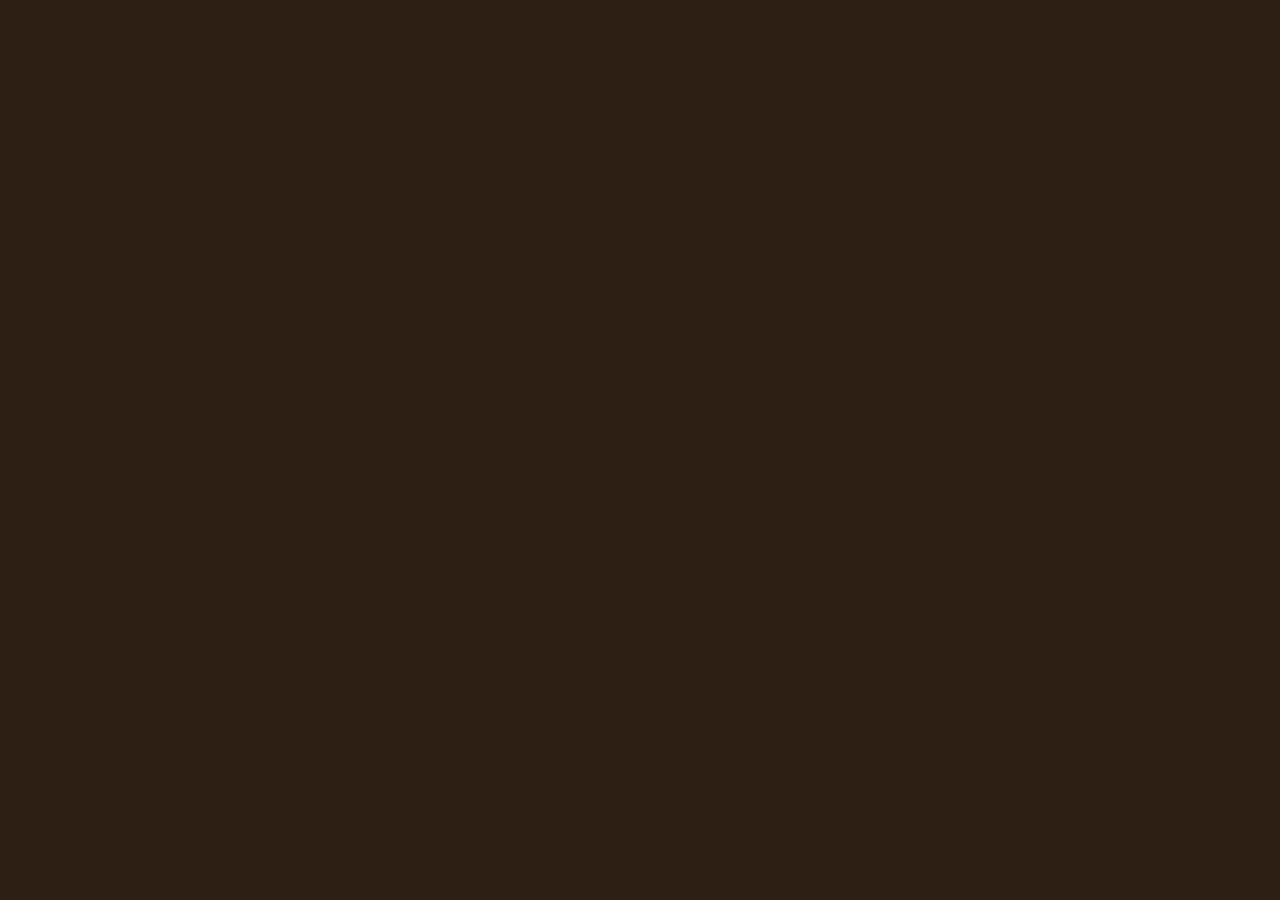
==== index.html @ 66da67fd "没传上，重新传" ====
<!DOCTYPE html>
<html lang="zh-CN">
<head>
    <meta charset="UTF-8">
    <meta name="viewport" content="width=device-width, initial-scale=1.0">
    <title>庄园日记</title>
    <link rel="stylesheet" href="style/common.css">
</head>
<body>

    <!-- ===== 程序员A负责：首页 ===== -->
    <div id="page-home" class="page">
        <!-- 程序员A填写 -->
    </div>

    <!-- ===== 程序员A负责：大厅主界面 ===== -->
    <div id="page-main" class="page" style="display:none;">
        <!-- 程序员A填写 -->
    </div>

    <!-- ===== 程序员B负责：对话弹窗 ===== -->
    <div id="page-dialog" class="page-overlay" style="display:none;">
        <!-- 程序员B填写 -->
    </div>

    <!-- ===== 程序员B负责：全屏剧情 ===== -->
    <div id="page-story" class="page-overlay" style="display:none;">
        <!-- 程序员B填写 -->
    </div>

    <!-- ===== 程序员C负责：泡茶小游戏 ===== -->
    <div id="page-tea" class="page-overlay" style="display:none;">
        <!-- 程序员C填写 -->
    </div>

    <!-- ===== 程序员C负责：书架小游戏 ===== -->
    <div id="page-book" class="page-overlay" style="display:none;">
        <!-- 程序员C填写 -->
    </div>

    <!-- ===== 程序员D负责：成就列表 ===== -->
    <div id="page-achievement" class="page-sidebar" style="display:none;">
        <!-- 程序员D填写 -->
    </div>

    <!-- ===== 程序员D负责：存档管理 ===== -->
    <div id="page-save" class="page" style="display:none;">
        <!-- 程序员D填写 -->
    </div>

    <!-- ===== 程序员E负责：团队介绍 ===== -->
    <div id="page-about" class="page" style="display:none;">
        <!-- 程序员E填写 -->
    </div>

    <!-- ===== 程序员E负责：玩法说明浮层 ===== -->
    <div id="page-help" class="page-overlay" style="display:none;">
        <!-- 程序员E填写 -->
    </div>

    <script src="scripts/storage.js"></script>
    <script src="scripts/main.js"></script>
    <script src="scripts/dialog.js"></script>
    <script src="scripts/game.js"></script>
    <script src="scripts/achievement.js"></script>
</body>
</html>
---- style/common.css ----
/* ===== 统一配色 ===== */
:root {
    --color-primary: #2D1F14;
    --color-secondary: #F5EDE3;
    --color-accent: #E8A87C;
    --color-pink: #F5CDCD;
    --font-title: Georgia, serif;
    --font-body: system-ui, sans-serif;
}

/* ===== 页面容器 ===== */
* { margin: 0; padding: 0; box-sizing: border-box; }
body { font-family: var(--font-body); background: var(--color-primary); color: var(--color-secondary); width: 100vw; height: 100vh; overflow: hidden; }
.page { display: none; width: 100%; height: 100%; position: absolute; top: 0; left: 0; }
.page-overlay { display: none; position: fixed; top: 0; left: 0; width: 100%; height: 100%; background: rgba(0,0,0,0.6); z-index: 100; justify-content: center; align-items: center; }
.page-sidebar { display: none; position: fixed; top: 0; right: 0; width: 350px; height: 100%; background: rgba(45,31,20,0.95); z-index: 100; padding: 20px; backdrop-filter: blur(10px); }

/* ===== 按钮通用样式 ===== */
button { background: var(--color-accent); color: var(--color-secondary); border: none; border-radius: 30px; padding: 10px 25px; cursor: pointer; }
button:hover { transform: scale(1.05); }

/* ===== 进度条通用样式 ===== */
.progress-bar { width: 100%; height: 8px; background: rgba(255,255,255,0.2); border-radius: 10px; overflow: hidden; }
.progress-bar > div { height: 100%; background: var(--color-accent); border-radius: 10px; transition: width 0.5s; }
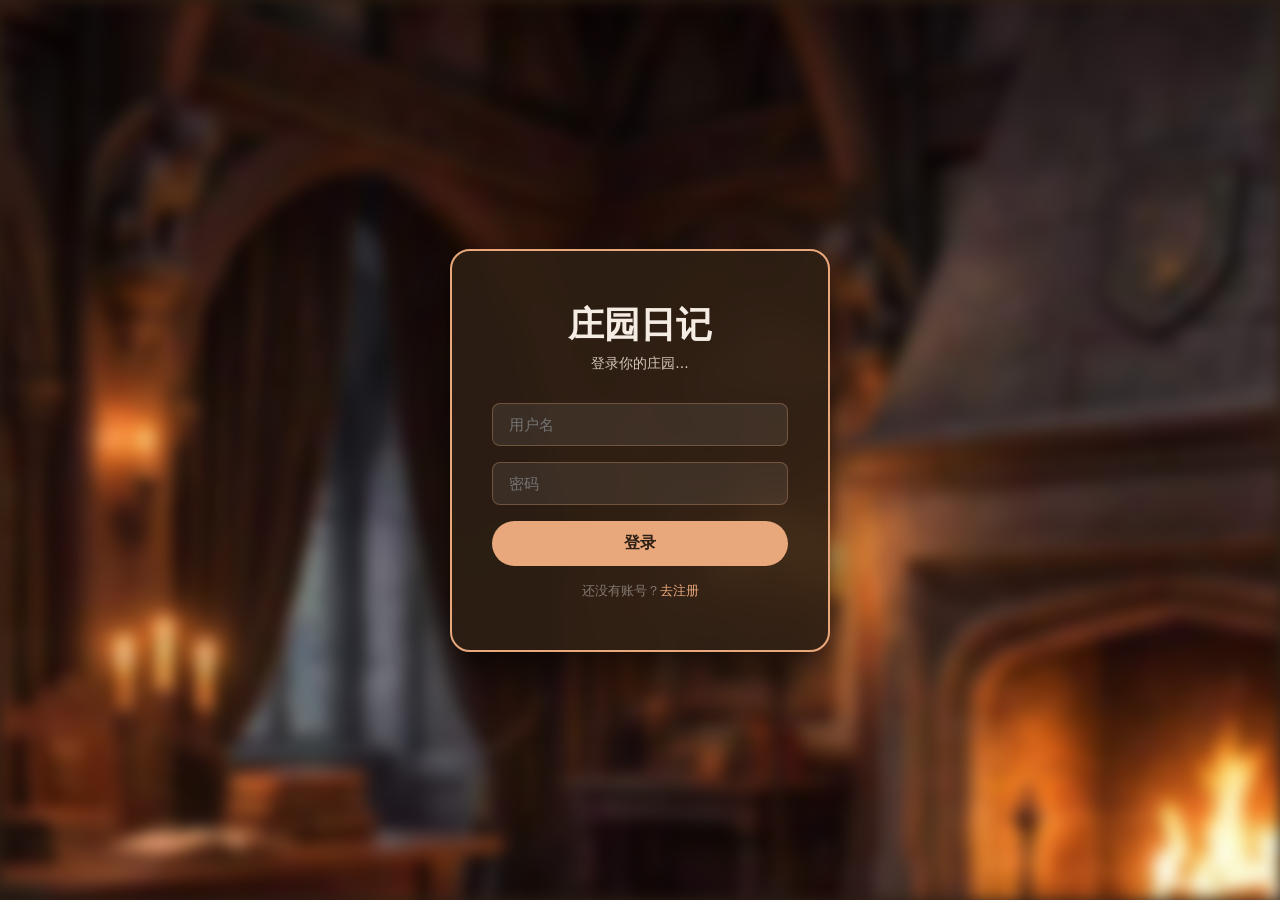
==== commit ca70cbc9: "登录注册页面和团队介绍页面" ====
--- a/index.html
+++ b/index.html
@@ -5,57 +5,255 @@
     <meta name="viewport" content="width=device-width, initial-scale=1.0">
     <title>庄园日记</title>
     <link rel="stylesheet" href="style/common.css">
+    <link rel="stylesheet" href="style/page-book.css">
 </head>
 <body>
 
-    <!-- ===== 程序员A负责：首页 ===== -->
-    <div id="page-home" class="page">
-        <!-- 程序员A填写 -->
-    </div>
-
-    <!-- ===== 程序员A负责：大厅主界面 ===== -->
+     <!-- ===== 登录页 ===== -->
+<div id="page-login" class="page" >
+    <div id="login-card">
+        <h1>庄园日记</h1>
+        <p id="login-subtitle">登录你的庄园...</p>
+        <input type="text" id="login-username" placeholder="用户名" class="login-input">
+        <input type="password" id="login-password" placeholder="密码" class="login-input">
+        <button onclick="doLogin()" id="login-btn">登录</button>
+        <p id="login-switch">还没有账号？<a href="javascript:void(0)" onclick="showPage('page-register')">去注册</a></p>
+    </div>
+</div>
+
+<!-- ===== 注册页 ===== -->
+<div id="page-register" class="page" style="display:none;">
+    <div id="register-card">
+        <h1>庄园日记</h1>
+        <p id="register-subtitle">注册新账号</p>
+        <input type="text" id="register-username" placeholder="用户名" class="login-input">
+        <input type="password" id="register-password" placeholder="密码" class="login-input">
+        <input type="password" id="register-confirm" placeholder="确认密码" class="login-input">
+        <button onclick="doRegister()" id="register-btn">注册</button>
+        <p id="register-switch">已有账号？<a href="javascript:void(0)" onclick="showPage('page-login')">去登录</a></p>
+    </div>
+</div>
+
+    <!-- ===== 首页 ===== -->
+    <div id="page-home" class="page" style="display:none;">
+        <!-- 填写 -->
+    </div>
+
+    <!-- ===== 大厅主界面 ===== -->
     <div id="page-main" class="page" style="display:none;">
-        <!-- 程序员A填写 -->
-    </div>
-
-    <!-- ===== 程序员B负责：对话弹窗 ===== -->
+        <a href="javascript:void(0)" onclick="showPage('page-about')" style="position:fixed;top:20px;right:30px;color:#F5EDE3;text-decoration:none;font-weight:bold;font-size:50px;">关于我们</a>
+        
+        <!-- 填写 -->
+    </div>
+
+    <!-- ===== 对话弹窗 ===== -->
     <div id="page-dialog" class="page-overlay" style="display:none;">
-        <!-- 程序员B填写 -->
-    </div>
-
-    <!-- ===== 程序员B负责：全屏剧情 ===== -->
+        <!-- 填写 -->
+    </div>
+
+    <!-- ===== 全屏剧情 ===== -->
     <div id="page-story" class="page-overlay" style="display:none;">
-        <!-- 程序员B填写 -->
-    </div>
-
-    <!-- ===== 程序员C负责：泡茶小游戏 ===== -->
+        <!-- 填写 -->
+    </div>
+
+    <!-- ===== 泡茶小游戏 ===== -->
     <div id="page-tea" class="page-overlay" style="display:none;">
-        <!-- 程序员C填写 -->
-    </div>
-
-    <!-- ===== 程序员C负责：书架小游戏 ===== -->
+        <!-- 填写 -->
+    </div>
+
+    <!-- ===== 书架小游戏 ===== -->
     <div id="page-book" class="page-overlay" style="display:none;">
-        <!-- 程序员C填写 -->
-    </div>
-
-    <!-- ===== 程序员D负责：成就列表 ===== -->
+        
+       <!-- 书架旁边的三本横放书 -->
+        <div class="book-stack">
+            <div class="lying-book book-1" id="book1">
+                <span></span>
+                <b>FLOWER</b>
+            </div>
+            <div class="lying-book book-2" id="book2">
+                <span></span>
+                <b>TEA</b>
+            </div>
+            <div class="lying-book book-3" id="book3">
+                <span></span>
+                <b>MUSIC</b>
+            </div>
+        </div>
+        <div class="bookshelf">
+        <!-- 木质纹理 -->
+        <div class="wood-grain"></div>
+        <div class="top-frame"></div>
+        <!-- 左右立柱 -->
+         <div class="side-post left"></div>
+        <div class="side-post right"></div>
+        <!-- 高光 -->
+        <div class="pixel-highlight"></div>
+        <div class="shelf-interior">
+            <!-- 第一层 -->
+            <div class="shelf-row">
+                <div class="book red"
+                     style="--width:42px;--height:87%;"></div>
+                <div class="book blue"
+                     style="--width:51px;--height:96%;"></div>
+                <div class="book yellow"
+                     style="--width:38px;--height:78%;"></div>
+                <div class="book green"
+                     style="--width:48px;--height:90%;"></div>
+                <div class="book purple"
+                     style="--width:42px;--height:83%;"></div>
+                <div class="book brown"
+                     style="--width:56px;--height:97%;"></div>
+                <div class="book dark"
+                     style="--width:40px;--height:73%;"></div>
+                <div class="book red"
+                     style="--width:47px;--height:91%;"></div>
+            </div>
+            <!-- 第二层 -->
+            <div class="shelf-row">
+                <div class="book green"
+                     style="--width:55px;--height:94%;"></div>
+                <div class="book yellow"
+                     style="--width:39px;--height:80%;"></div>
+                <div class="book red"
+                     style="--width:46px;--height:89%;"></div>
+                <div class="book brown"
+                     style="--width:60px;--height:98%;"></div>
+                <div class="book blue"
+                     style="--width:43px;--height:83%;"></div>
+                <div class="book purple"
+                     style="--width:49px;--height:92%;"></div>
+                <div class="book green"
+                     style="--width:38px;--height:76%;"></div>
+                <div class="book yellow"
+                     style="--width:53px;--height:87%;"></div>
+            </div>
+            <!-- 第三层 -->
+            <div class="shelf-row">
+                <div class="book blue"
+                     style="--width:43px;--height:84%;"></div>
+                <div class="book red"
+                     style="--width:58px;--height:96%;"></div>
+                <div class="book brown"
+                     style="--width:41px;--height:77%;"></div>
+                <div class="book green"
+                     style="--width:52px;--height:91%;"></div>
+                <div class="book yellow"
+                     style="--width:44px;--height:82%;"></div>
+                <div class="book purple"
+                     style="--width:57px;--height:97%;"></div>
+                <div class="book dark"
+                     style="--width:40px;--height:72%;"></div>
+                <div class="book red"
+                     style="--width:49px;--height:89%;"></div>
+            </div>
+            <!-- 第四层 -->
+            <div class="shelf-row">
+                <div class="book brown"
+                     style="--width:51px;--height:91%;"></div>
+                <div class="book green"
+                     style="--width:43px;--height:80%;"></div>
+                <div class="book blue"
+                     style="--width:57px;--height:98%;"></div>
+                <div class="book yellow"
+                     style="--width:40px;--height:75%;"></div>
+                <div class="book red"
+                     style="--width:48px;--height:88%;"></div>
+                <div class="book purple"
+                     style="--width:54px;--height:94%;"></div>
+                <div class="book brown"
+                     style="--width:42px;--height:81%;"></div>
+                <div class="book green"
+                     style="--width:50px;--height:90%;"></div>
+            </div>
+        </div>
+        <!-- 书架底部 -->
+        <div class="foot left"></div>
+        <div class="foot right"></div>
+    </div>
+    </div>
+
+    <!-- ===== 成就列表 ===== -->
     <div id="page-achievement" class="page-sidebar" style="display:none;">
-        <!-- 程序员D填写 -->
-    </div>
-
-    <!-- ===== 程序员D负责：存档管理 ===== -->
+        <!-- 填写 -->
+    </div>
+
+    <!-- ===== 存档管理 ===== -->
     <div id="page-save" class="page" style="display:none;">
-        <!-- 程序员D填写 -->
-    </div>
-
-    <!-- ===== 程序员E负责：团队介绍 ===== -->
+        <!-- 填写 -->
+    </div>
+
+    <!-- ===== 团队介绍 ===== -->
     <div id="page-about" class="page" style="display:none;">
-        <!-- 程序员E填写 -->
-    </div>
-
-    <!-- ===== 程序员E负责：玩法说明浮层 ===== -->
+       <!-- ===== 小组介绍页 ===== -->
+<div id="about-container">
+    <div id="about-header">
+        <h1>第五主理人</h1>
+        <p id="about-subtitle">我们是一群热爱游戏与创作的年轻人</p>
+    </div>
+
+    <div id="about-project">
+        <h2>项目简介</h2>
+        <p>《第五人格：庄园日记》是一款基于《第五人格》IP进行二创的温馨养成类游戏。玩家在哥特庄园中与杰克、园丁、红蝶互动，通过提升好感度解锁剧情与小游戏，体验轻松治愈的庄园日常。</p>
+    </div>
+
+    <div id="about-declaration">
+        <h2> 二创声明</h2>
+        <p>本游戏为《第五人格》二次创作作品，角色设定来源于网易《第五人格》，美术及文案均为原创。仅供课程学习使用，非商用。</p>
+    </div>
+
+    <div id="about-team">
+        <h2>我们的团队</h2>
+        <div id="team-grid">
+            <div class="team-card">
+                
+                <div class="team-name">李天宇</div>
+                <div class="team-role">项目经理 / 剧情策划 / 程序员A</div>
+                <div class="team-desc">负责首页、大厅、玩法说明、团队介绍，统筹项目进度</div>
+                <a href="./lty.html" class="team-link">个人介绍 →</a>
+            </div>
+            <div class="team-card">
+                
+                <div class="team-name">叶思思</div>
+                <div class="team-role">CIO / 美工 / 文档编辑 / 视频剪辑</div>
+                <div class="team-desc">负责所有美术素材、项目文档、演示视频、会议记录</div>
+                <a href="./yss.html" class="team-link">个人介绍 →</a>
+            </div>
+            <div class="team-card">
+                
+                <div class="team-name">唐宸</div>
+                <div class="team-role">程序员B / 网站编辑 / 测试</div>
+                <div class="team-desc">负责对话弹窗、全屏剧情播放</div>
+                <a href="./tc.html" class="team-link">个人介绍 →</a>
+            </div>
+            <div class="team-card">
+                
+                <div class="team-name">孟令轩</div>
+                <div class="team-role">程序员C / 网站编辑 / 测试</div>
+                <div class="team-desc">负责泡茶小游戏、书架小游戏</div>
+                <a href="./mlx.html" class="team-link">个人介绍 →</a>
+            </div>
+            <div class="team-card">
+                
+                <div class="team-name">任稼硕</div>
+                <div class="team-role">程序员D / 网站编辑 / 测试</div>
+                <div class="team-desc">负责成就列表、存档管理</div>
+                <a href="./rjs.html" class="team-link">个人介绍 →</a>
+            </div>
+        </div>
+    </div>
+
+    <div id="about-thanks">
+        <h2>致谢</h2>
+        <p>感谢课程指导老师赵丰年老师的指导，感谢往届学长学姐的作品参考与启发。</p>
+    </div>
+
+    <button onclick="showPage('page-home')" id="about-back">返回首页</button>
+</div>
+    </div>
+
+    <!-- ===== 玩法说明浮层 ===== -->
     <div id="page-help" class="page-overlay" style="display:none;">
-        <!-- 程序员E填写 -->
+        <!-- 填写 -->
     </div>
 
     <script src="scripts/storage.js"></script>
--- a/style/common.css
+++ b/style/common.css
@@ -21,4 +21,244 @@
 
 /* ===== 进度条通用样式 ===== */
 .progress-bar { width: 100%; height: 8px; background: rgba(255,255,255,0.2); border-radius: 10px; overflow: hidden; }
-.progress-bar > div { height: 100%; background: var(--color-accent); border-radius: 10px; transition: width 0.5s; }+.progress-bar > div { height: 100%; background: var(--color-accent); border-radius: 10px; transition: width 0.5s; }
+
+/* ===== 登录/注册页面样式 ===== */
+#page-login, #page-register {
+    display: flex;
+    justify-content: center;
+    align-items: center;
+    width: 100%;
+    height: 100vh;
+    position: fixed;
+    top: 0;
+    left: 0;
+    position: relative;
+       /* background: #1a1410; */
+}
+
+   #page-login::before,#page-register::before{
+    content: "";
+    position: absolute;
+    top: 0;
+    left: 0;
+    width: 100%;
+    height: 100%;
+    background-image: url(../images/background1.jpg);
+   filter: blur(8px);
+   z-index: 0;
+   }
+  
+
+
+#login-card, #register-card {
+    background: rgba(45, 31, 20, 0.88);
+    backdrop-filter: blur(15px);
+    padding: 50px 40px;
+    border-radius: 20px;
+    border: 2px solid #E8A87C;
+    width: 380px;
+    text-align: center;
+    box-shadow: 0 20px 60px rgba(0,0,0,0.8);
+    position: relative;
+    z-index: 1;
+  
+}
+
+#login-card h1, #register-card h1 {
+    font-family: var(--font-title);
+    font-size: 36px;
+    color: #F5EDE3;
+    margin-bottom: 5px;
+}
+
+#login-subtitle, #register-subtitle {
+    color: #d4c9b8;
+    font-size: 14px;
+    margin-bottom: 30px;
+}
+
+.login-input {
+    width: 100%;
+    padding: 12px 16px;
+    margin-bottom: 16px;
+    background: rgba(255,255,255,0.08);
+    border: 1px solid rgba(232, 168, 124, 0.3);
+    border-radius: 8px;
+    color: #F5EDE3;
+    font-size: 15px;
+    box-sizing: border-box;
+    transition: border-color 0.3s;
+}
+
+.login-input:focus {
+    outline: none;
+    border-color: #E8A87C;
+}
+
+#login-btn, #register-btn {
+    width: 100%;
+    padding: 12px;
+    background: #E8A87C;
+    color: #2D1F14;
+    border: none;
+    border-radius: 30px;
+    font-size: 16px;
+    font-weight: bold;
+    cursor: pointer;
+    transition: all 0.3s;
+}
+
+#login-btn:hover, #register-btn:hover {
+    transform: scale(1.02);
+    opacity: 0.9;
+}
+
+#login-switch, #register-switch {
+    color: rgba(255,255,255,0.4);
+    font-size: 13px;
+    margin-top: 16px;
+}
+
+#login-switch a, #register-switch a {
+    color: #E8A87C;
+    text-decoration: none;
+    cursor: pointer;
+}
+
+#login-switch a:hover, #register-switch a:hover {
+    text-decoration: underline;
+}
+/* ===== 小组介绍页面样式 ===== */
+#page-about {
+    background: #281201;
+    padding: 40px 20px;
+    overflow-y: auto;
+    display: flex;
+    justify-content: center;
+    align-items: center;
+}
+
+#about-container {
+    max-width: 1100px;
+    width: 100%;
+    /* background: rgba(45, 31, 20, 0.85); */
+    background-image: url(../images/background-about.jpg);
+    background-size: cover;
+    background-position: center;
+    /* border-radius: 30px; */
+    padding: 50px 60px;
+    border: 1px solid rgba(232, 168, 124, 0.3);
+    backdrop-filter: blur(5px);
+    box-shadow: 0 10px 40px rgba(0,0,0,0.6);
+    margin: auto;
+}
+
+#about-header h1 {
+    font-family: var(--font-title);
+    font-size: 42px;
+    color: #371801;
+    text-align: center;
+    margin-bottom: 5px;
+}
+
+#about-subtitle {
+    text-align: center;
+    color: rgb(69, 23, 23);
+    font-size: 16px;
+    margin-bottom: 30px;
+}
+
+#about-project, #about-declaration, #about-team, #about-thanks {
+    margin-bottom: 30px;
+}
+
+#about-project h2, #about-declaration h2, #about-team h2, #about-thanks h2 {
+    font-family: var(--font-title);
+    color: #854e29;
+    font-size: 24px;
+    border-bottom: 2px solid rgba(56, 24, 3, 0.2);
+    padding-bottom: 8px;
+    margin-bottom: 12px;
+}
+
+#about-project p, #about-declaration p, #about-thanks p {
+    color:  rgb(69, 23, 23);
+    font-size: 16px;
+    line-height: 1.8;
+}
+
+#team-grid {
+    display: grid;
+    grid-template-columns: repeat(auto-fit, minmax(200px, 1fr));
+    gap: 20px;
+    margin-top: 10px;
+}
+
+.team-card {
+    background: rgba(255,255,255,0.05);
+    border-radius: 16px;
+    padding: 20px 16px;
+    text-align: center;
+    border: 4px solid rgba(63, 30, 3, 0.55);
+    transition: all 0.3s;
+}
+
+.team-card:hover {
+    transform: translateY(-4px);
+    border-color: #672f09;
+    box-shadow: 0 8px 20px rgba(232, 168, 124, 0.1);
+}
+
+
+.team-name {
+    font-size: 18px;
+    font-weight: bold;
+    color:  #371801;
+}
+
+.team-role {
+    font-size: 13px;
+    color:#854e29;
+    margin: 4px 0 8px;
+}
+
+.team-desc {
+    font-size: 13px;
+    color: rgb(69, 23, 23);
+    line-height: 1.5;
+    margin-bottom: 10px;
+}
+
+.team-link {
+    color: #854e29;
+    font-size: 13px;
+    text-decoration: none;
+    border-bottom: 1px solid transparent;
+    transition: border-color 0.3s;
+    font-weight: bold;
+}
+
+.team-link:hover {
+    border-bottom-color: #43220b;
+}
+
+#about-back {
+    display: block;
+    margin: 20px auto 0;
+    padding: 12px 40px;
+    background:rgba(91, 44, 8, 0.55);
+    color: black;
+    border: none;
+    border-radius: 30px;
+    font-size: 16px;
+    font-weight: bold;
+    cursor: pointer;
+    transition: all 0.3s;
+}
+
+#about-back:hover {
+    transform: scale(1.05);
+    background-color: rgba(83, 39, 2, 0.68);
+}
+   
--- a/style/page-book.css
+++ b/style/page-book.css
@@ -0,0 +1,585 @@
+#page-book{
+    overflow: hidden;
+    display: flex;
+    align-items: center;
+    justify-content: center;
+     background:
+        radial-gradient(circle at 50% 40%, #b2b2ad 0%, #444141 45%, #040404 100%);
+}
+.bookshelf{
+    position: relative;
+    width: 70%;
+    height: 74%;
+    top:50%;
+    left:50%;
+    transform: translate(-50%, -50%);
+    min-width: 650px;
+    min-height: 500px;
+    z-index: 2;
+    border: 14px solid #4b210e;
+    box-shadow:
+        0 18px 0 #321407,
+        0 28px 0 rgba(37, 15, 5, 0.35),
+        18px 20px 0 rgba(55, 24, 8, 0.25),
+        inset 8px 0 0 rgba(255, 191, 101, 0.14),
+        inset -8px 0 0 rgba(35, 12, 3, 0.35);
+     background:repeating-linear-gradient(
+            0deg,
+            rgba(65, 29, 12, 0.08) 0px,
+            rgba(65, 29, 12, 0.08) 3px,
+            transparent 3px,
+            transparent 9px
+        ), linear-gradient(
+            90deg,
+            #6e351b 0%,
+            #9b5529 12%,
+            #7d3e1e 25%,
+            #a45b2c 48%,
+            #71351a 70%,
+            #9a5025 88%,
+            #57270f 100%
+        );
+    image-rendering: pixelated;
+}
+/*木头纹理*/
+.wood-grain {
+    position: absolute;
+    inset: 0;
+
+    pointer-events: none;
+
+    background:
+        repeating-linear-gradient(
+            7deg,
+            transparent 0px,
+            transparent 23px,
+            rgba(49, 20, 7, 0.18) 24px,
+            transparent 27px
+        ),
+        repeating-linear-gradient(
+            -3deg,
+            transparent 0px,
+            transparent 39px,
+            rgba(255, 185, 91, 0.09) 40px,
+            transparent 44px
+        );
+
+    mix-blend-mode: multiply;
+
+    z-index: 20;
+}
+/* 地面阴影 */
+#page-book::after {
+    content: "";
+    position: absolute;
+    width: 76%;
+    height: 7%;
+    bottom: 9%;
+    background: rgba(40, 20, 10, 0.38);
+    border-radius: 50%;
+    filter: blur(12px);
+    z-index: 0;
+}
+/* 顶部装饰横梁*/
+.top-frame {
+    position: absolute;
+    left: -22px;
+    right: -22px;
+    top: -30px;
+    height: 48px;
+
+    background:repeating-linear-gradient(
+            90deg,
+            rgba(55, 22, 7, 0.16) 0 4px,
+            transparent 4px 15px
+        ),linear-gradient(
+            #a86030,
+            #713319
+        );
+    border: 9px solid #4a1f0c;
+    box-shadow: 0 8px 0 #321307,inset 0 5px 0 rgba(255, 198, 105, 0.2);
+    z-index: 5;
+}
+.top-frame::before,
+.top-frame::after {
+    content: "";
+
+    position: absolute;
+
+    top: 11px;
+
+    width: 13px;
+    height: 13px;
+
+    background: #d28a48;
+
+    border: 3px solid #51230e;
+
+    box-shadow:
+        inset 2px 2px 0 rgba(255,255,255,0.2);
+}
+
+.top-frame::before {
+    left: 16px;
+}
+
+.top-frame::after {
+    right: 16px;
+}
+/* 书架内部 */
+.shelf-interior {
+    position: absolute;
+    left: 24px;
+    right: 24px;
+    top: 22px;
+    bottom: 24px;
+    background:linear-gradient(
+            90deg,
+            rgba(45, 18, 5, 0.5),
+            rgba(70, 27, 8, 0.15) 10%,
+            rgba(0,0,0,0.05) 50%,
+            rgba(30, 10, 3, 0.38)
+        ), #3d1c0b;
+    border: 8px solid #56250e;
+    box-shadow:
+        inset 8px 0 0 rgba(20, 8, 2, 0.5),
+        inset -8px 0 0 rgba(20, 8, 2, 0.5);
+    padding: 20px 18px;
+    display: flex;
+    flex-direction: column;
+    gap: 14px;
+    z-index: 2;
+}
+/* 书架行 */
+.shelf-row {
+    position: relative;
+    flex: 1;
+    min-height: 0;
+    display: flex;
+    align-items: flex-end;
+    padding: 12px 20px 4px;
+    background: linear-gradient(
+            90deg,
+            rgba(0,0,0,0.25),
+            transparent 10%,
+            transparent 90%,
+            rgba(0,0,0,0.25)
+        );
+     border-bottom: 13px solid #5b280f;
+    box-shadow:0 8px 0 #351507,
+        inset 0 8px 0 rgba(0,0,0,0.14);
+}
+/* 书架行底部木板 */
+.shelf-row::after {
+    content: "";
+    position: absolute;
+    left: -7px;
+    right: -7px;
+    bottom: -19px;
+    height: 17px;
+    background:repeating-linear-gradient(
+            0deg,
+            rgba(55,20,5,0.15) 0 3px,
+            transparent 3px 7px
+        ),linear-gradient(
+            #9b5025,
+            #682c12
+        );
+    border: 4px solid #481d0a;
+    box-shadow: 0 5px 0 #2c1005,
+        inset 0 3px 0 rgba(255,191,101,0.2);
+    z-index: 8;
+}
+.book {
+    position: relative;
+    width: var(--width);
+    height: var(--height);
+    margin-right: 6px;
+    flex-shrink: 0;
+    background:linear-gradient(
+            90deg,
+            rgba(0,0,0,0.3),
+            transparent 25%,
+            rgba(255,255,255,0.08) 60%,
+            rgba(0,0,0,0.25)
+        ),var(--book-color);
+    border-left: 5px solid rgba(0,0,0,0.28);
+    border-right: 3px solid rgba(255,255,255,0.12);
+    box-shadow:
+        4px 0 0 rgba(35, 12, 3, 0.45),
+        -2px 0 0 rgba(255, 199, 108, 0.08);
+    transform-origin: bottom center;
+    image-rendering: pixelated;
+}
+/* 书脊装饰 */
+.book::before {
+    content: "";
+
+    position: absolute;
+
+    left: 5px;
+    right: 4px;
+
+    top: 12px;
+
+    height: 5px;
+
+    background: rgba(255, 211, 133, 0.45);
+
+    box-shadow:
+        0 5px 0 rgba(60, 20, 5, 0.3),
+        0 calc(var(--height) - 34px) 0 rgba(255, 205, 122, 0.25);
+}
+
+/* 书名装饰 */
+.book::after {
+    content: "";
+
+    position: absolute;
+
+    width: 55%;
+    height: 20%;
+
+    left: 22%;
+    top: 40%;
+
+    border-top: 3px solid rgba(255, 215, 143, 0.35);
+    border-bottom: 3px solid rgba(255, 215, 143, 0.2);
+}
+
+/* 不同倾斜角度 */
+.book:nth-child(3n) {
+    transform: rotate(-1.5deg);
+}
+
+.book:nth-child(4n) {
+    transform: rotate(1.5deg);
+}
+
+.book:nth-child(5n) {
+    transform: rotate(-0.5deg);
+}
+/* 书籍颜色*/
+.red {
+    --book-color: #86352c;
+}
+.green {
+    --book-color: #486347;
+}
+.blue {
+    --book-color: #3d5872;
+}
+.yellow {
+    --book-color: #a47734;
+}
+.purple {
+    --book-color: #654b67;
+}
+.brown {
+    --book-color: #754125;
+}
+.dark {
+    --book-color: #3f3b36;
+}
+/* 书架侧边立柱*/
+.side-post {
+    position: absolute;
+    top: 8px;
+    bottom: 8px;
+    width: 25px;        
+    background:
+        repeating-linear-gradient(
+            0deg,
+            transparent 0 15px,
+            rgba(52,19,5,0.18) 16px,
+            transparent 19px
+        ),linear-gradient(
+            90deg,
+            #56240d,
+            #9b4f25,
+            #5a250e
+        );
+    border: 5px solid #421a08;
+    box-shadow:
+        inset 5px 0 0 rgba(255,193,99,0.12),
+        5px 0 0 rgba(40,14,4,0.3);
+    z-index: 15;
+}
+.side-post.left {
+    left: 3px;
+}
+.side-post.right {
+    right: 3px;
+}
+/* 底部柜脚 */
+.foot {
+    position: absolute;
+    bottom: -42px;
+    width: 75px;
+    height: 35px;
+    background: #51210b;
+    border: 7px solid #321205;
+    box-shadow:
+        7px 9px 0 rgba(37, 13, 4, 0.5),
+        inset 5px 0 0 rgba(255,180,90,0.1);
+    z-index: 4;
+}
+.foot.left {
+    left: 35px;
+}
+.foot.right {
+    right: 35px;
+}
+.pixel-highlight {
+    position: absolute;
+
+    left: 13px;
+    top: 13px;
+
+    width: 7px;
+    height: 45%;
+
+    background: rgba(255, 215, 145, 0.15);
+
+    z-index: 25;
+}
+/* 书架旁边的横放书堆*/
+.book-stack {
+    position: absolute;
+    left: calc(50% + 29vw);
+    top: 72%;
+    width: 155px;
+    height: 135px;
+    z-index: 10;
+    filter: drop-shadow(8px 12px 0 rgba(45, 18, 6, 0.3));
+}
+/* 每一本横放的书 */
+.lying-book {
+    position: absolute;
+    width: 145px;
+    height: 32px;
+    left: 0;
+    border: 5px solid #321306;
+     /*书的立体侧面*/
+    box-shadow:
+        7px 7px 0 #351407,
+        inset 0 5px 0 rgba(255, 215, 150, 0.18),
+        inset 0 -5px 0 rgba(40, 12, 3, 0.25);
+    image-rendering: pixelated;
+}
+/*书名 */
+.lying-book b {
+    position: absolute;
+    left: 30px;
+    top: 7px;
+    font-family: monospace;
+    font-size: 15px;
+    font-weight: bold;
+    white-space: nowrap;
+    color: #f3d28d;
+    text-shadow:
+        2px 0 #43200c,
+        0 2px #43200c,
+        2px 2px #43200c;
+    letter-spacing: 1px;
+    z-index: 5;
+}
+.book-1 b {  color: #d9c58b;}
+.book-2 b {color: #f0c184;}
+.book-3 b {color: #d4dff0;}
+.lying-book span {
+    position: absolute;
+
+    right: -15px;
+    top: 4px;
+
+    width: 11px;
+    height: 18px;
+
+    background:
+        repeating-linear-gradient(
+            0deg,
+            #e7c98c 0px,
+            #e7c98c 2px,
+            #a77a43 2px,
+            #a77a43 4px
+        );
+
+    border-right: 4px solid #4a200b;
+}
+.book-1 {
+    bottom: 0;
+    left: 10px;
+    height: 35px;
+    background:repeating-linear-gradient(
+            90deg,
+            transparent 0 18px,
+            rgba(255, 213, 137, 0.12) 18px 21px
+        ),linear-gradient(
+            #526f63,
+            #294638
+        );
+    transform: rotate(-3deg);
+}
+.book-2 {
+    bottom: 38px;
+    left: -3px;
+    height: 34px;
+    background:repeating-linear-gradient(
+            90deg,
+            transparent 0 20px,
+            rgba(255, 220, 140, 0.1) 20px 23px
+        ),linear-gradient(
+            #9a4b35,
+            #642719
+        );
+    transform: rotate(2deg);
+}
+.book-3 {
+    bottom: 75px;
+    left: 7px;
+    height: 36px;
+    background:repeating-linear-gradient(
+            90deg,
+            transparent 0 17px,
+            rgba(255, 220, 140, 0.1) 17px 20px
+        ),linear-gradient(
+            #596c91,
+            #303d61
+        );
+    transform: rotate(-1deg);
+}
+@media (max-width: 800px) {
+
+    .bookshelf {
+        width: 90vw;
+        height: 72vh;
+
+        min-width: 0;
+        min-height: 0;
+
+        border-width: 9px;
+    }
+
+    .shelf-interior {
+        left: 13px;
+        right: 13px;
+        top: 15px;
+        bottom: 15px;
+
+        padding: 12px 8px;
+    }
+
+    .shelf-row {
+        padding-left: 10px;
+        padding-right: 10px;
+    }
+
+    .book {
+        margin-right: 3px;
+    }
+
+    .top-frame {
+        left: -15px;
+        right: -15px;
+    }
+}
+/* 小屏幕适配 */
+
+@media (max-width: 900px) {
+
+    .book-stack {
+        left: 72%;
+        top: 78%;
+
+        transform: scale(0.75);
+        transform-origin: left top;
+    }
+}
+.lying-book {
+    cursor: grab;
+
+    user-select: none;
+
+    touch-action: none;
+
+    transition:
+        box-shadow 0.15s,
+        filter 0.15s;
+}
+.lying-book.dragging {
+    cursor: grabbing;
+
+    z-index: 1000;
+
+    /*
+       拖动时取消原来的旋转，
+       避免 transform 导致鼠标位置偏移
+    */
+    transform: none !important;
+
+    filter:
+        brightness(1.15)
+        drop-shadow(10px 14px 0 rgba(30, 10, 3, 0.35));
+
+    box-shadow:
+        8px 8px 0 #351407,
+        0 0 0 3px rgba(255, 215, 140, 0.2),
+        inset 0 5px 0 rgba(255, 215, 150, 0.18);
+}
+/* 错误弹回*/
+
+.lying-book.returning {
+    animation: bookReturn 0.45s ease;
+}
+
+@keyframes bookReturn {
+
+    0% {
+        transform: translate(
+            var(--error-x),
+            var(--error-y)
+        ) rotate(0deg);
+    }
+
+    40% {
+        transform: translate(
+            calc(var(--error-x) * -0.12),
+            calc(var(--error-y) * -0.12)
+        ) rotate(3deg);
+    }
+
+    70% {
+        transform: translate(
+            calc(var(--error-x) * 0.05),
+            calc(var(--error-y) * 0.05)
+        ) rotate(-2deg);
+    }
+
+    100% {
+        transform: translate(0, 0) rotate(0);
+    }
+}
+
+
+/* 正确归位动画*/
+
+.lying-book.correct {
+    animation: bookCorrect 0.35s ease-out;
+}
+
+@keyframes bookCorrect {
+
+    0% {
+        transform: scale(1.08);
+    }
+
+    60% {
+        transform: scale(0.96);
+    }
+
+    100% {
+        transform: scale(1);
+    }
+}
+
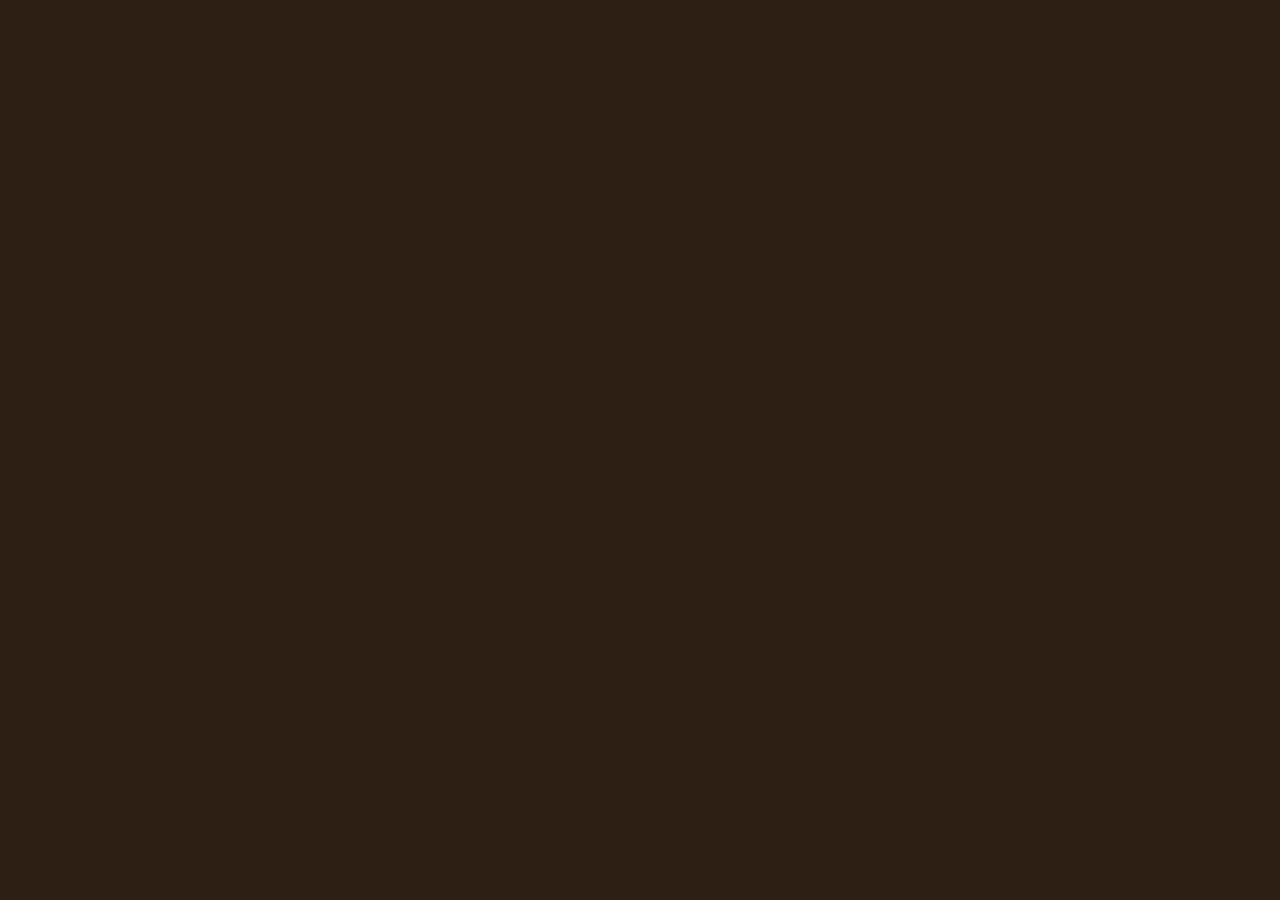
==== commit ff9358b6: "完善了整理书架游戏" ====
--- a/index.html
+++ b/index.html
@@ -9,251 +9,54 @@
 </head>
 <body>
 
-     <!-- ===== 登录页 ===== -->
-<div id="page-login" class="page" >
-    <div id="login-card">
-        <h1>庄园日记</h1>
-        <p id="login-subtitle">登录你的庄园...</p>
-        <input type="text" id="login-username" placeholder="用户名" class="login-input">
-        <input type="password" id="login-password" placeholder="密码" class="login-input">
-        <button onclick="doLogin()" id="login-btn">登录</button>
-        <p id="login-switch">还没有账号？<a href="javascript:void(0)" onclick="showPage('page-register')">去注册</a></p>
-    </div>
-</div>
-
-<!-- ===== 注册页 ===== -->
-<div id="page-register" class="page" style="display:none;">
-    <div id="register-card">
-        <h1>庄园日记</h1>
-        <p id="register-subtitle">注册新账号</p>
-        <input type="text" id="register-username" placeholder="用户名" class="login-input">
-        <input type="password" id="register-password" placeholder="密码" class="login-input">
-        <input type="password" id="register-confirm" placeholder="确认密码" class="login-input">
-        <button onclick="doRegister()" id="register-btn">注册</button>
-        <p id="register-switch">已有账号？<a href="javascript:void(0)" onclick="showPage('page-login')">去登录</a></p>
-    </div>
-</div>
-
-    <!-- ===== 首页 ===== -->
-    <div id="page-home" class="page" style="display:none;">
-        <!-- 填写 -->
+    <!-- ===== 程序员A负责：首页 ===== -->
+    <div id="page-home" class="page">
+        <!-- 程序员A填写 -->
     </div>
 
-    <!-- ===== 大厅主界面 ===== -->
+    <!-- ===== 程序员A负责：大厅主界面 ===== -->
     <div id="page-main" class="page" style="display:none;">
-        <a href="javascript:void(0)" onclick="showPage('page-about')" style="position:fixed;top:20px;right:30px;color:#F5EDE3;text-decoration:none;font-weight:bold;font-size:50px;">关于我们</a>
-        
-        <!-- 填写 -->
+        <!-- 程序员A填写 -->
     </div>
 
-    <!-- ===== 对话弹窗 ===== -->
+    <!-- ===== 程序员B负责：对话弹窗 ===== -->
     <div id="page-dialog" class="page-overlay" style="display:none;">
-        <!-- 填写 -->
+        <!-- 程序员B填写 -->
     </div>
 
-    <!-- ===== 全屏剧情 ===== -->
+    <!-- ===== 程序员B负责：全屏剧情 ===== -->
     <div id="page-story" class="page-overlay" style="display:none;">
-        <!-- 填写 -->
+        <!-- 程序员B填写 -->
     </div>
 
-    <!-- ===== 泡茶小游戏 ===== -->
+    <!-- ===== 程序员C负责：泡茶小游戏 ===== -->
     <div id="page-tea" class="page-overlay" style="display:none;">
-        <!-- 填写 -->
+        <!-- 程序员C填写 -->
     </div>
 
-    <!-- ===== 书架小游戏 ===== -->
+    <!-- ===== 程序员C负责：书架小游戏 ===== -->
     <div id="page-book" class="page-overlay" style="display:none;">
-        
-       <!-- 书架旁边的三本横放书 -->
-        <div class="book-stack">
-            <div class="lying-book book-1" id="book1">
-                <span></span>
-                <b>FLOWER</b>
-            </div>
-            <div class="lying-book book-2" id="book2">
-                <span></span>
-                <b>TEA</b>
-            </div>
-            <div class="lying-book book-3" id="book3">
-                <span></span>
-                <b>MUSIC</b>
-            </div>
-        </div>
-        <div class="bookshelf">
-        <!-- 木质纹理 -->
-        <div class="wood-grain"></div>
-        <div class="top-frame"></div>
-        <!-- 左右立柱 -->
-         <div class="side-post left"></div>
-        <div class="side-post right"></div>
-        <!-- 高光 -->
-        <div class="pixel-highlight"></div>
-        <div class="shelf-interior">
-            <!-- 第一层 -->
-            <div class="shelf-row">
-                <div class="book red"
-                     style="--width:42px;--height:87%;"></div>
-                <div class="book blue"
-                     style="--width:51px;--height:96%;"></div>
-                <div class="book yellow"
-                     style="--width:38px;--height:78%;"></div>
-                <div class="book green"
-                     style="--width:48px;--height:90%;"></div>
-                <div class="book purple"
-                     style="--width:42px;--height:83%;"></div>
-                <div class="book brown"
-                     style="--width:56px;--height:97%;"></div>
-                <div class="book dark"
-                     style="--width:40px;--height:73%;"></div>
-                <div class="book red"
-                     style="--width:47px;--height:91%;"></div>
-            </div>
-            <!-- 第二层 -->
-            <div class="shelf-row">
-                <div class="book green"
-                     style="--width:55px;--height:94%;"></div>
-                <div class="book yellow"
-                     style="--width:39px;--height:80%;"></div>
-                <div class="book red"
-                     style="--width:46px;--height:89%;"></div>
-                <div class="book brown"
-                     style="--width:60px;--height:98%;"></div>
-                <div class="book blue"
-                     style="--width:43px;--height:83%;"></div>
-                <div class="book purple"
-                     style="--width:49px;--height:92%;"></div>
-                <div class="book green"
-                     style="--width:38px;--height:76%;"></div>
-                <div class="book yellow"
-                     style="--width:53px;--height:87%;"></div>
-            </div>
-            <!-- 第三层 -->
-            <div class="shelf-row">
-                <div class="book blue"
-                     style="--width:43px;--height:84%;"></div>
-                <div class="book red"
-                     style="--width:58px;--height:96%;"></div>
-                <div class="book brown"
-                     style="--width:41px;--height:77%;"></div>
-                <div class="book green"
-                     style="--width:52px;--height:91%;"></div>
-                <div class="book yellow"
-                     style="--width:44px;--height:82%;"></div>
-                <div class="book purple"
-                     style="--width:57px;--height:97%;"></div>
-                <div class="book dark"
-                     style="--width:40px;--height:72%;"></div>
-                <div class="book red"
-                     style="--width:49px;--height:89%;"></div>
-            </div>
-            <!-- 第四层 -->
-            <div class="shelf-row">
-                <div class="book brown"
-                     style="--width:51px;--height:91%;"></div>
-                <div class="book green"
-                     style="--width:43px;--height:80%;"></div>
-                <div class="book blue"
-                     style="--width:57px;--height:98%;"></div>
-                <div class="book yellow"
-                     style="--width:40px;--height:75%;"></div>
-                <div class="book red"
-                     style="--width:48px;--height:88%;"></div>
-                <div class="book purple"
-                     style="--width:54px;--height:94%;"></div>
-                <div class="book brown"
-                     style="--width:42px;--height:81%;"></div>
-                <div class="book green"
-                     style="--width:50px;--height:90%;"></div>
-            </div>
-        </div>
-        <!-- 书架底部 -->
-        <div class="foot left"></div>
-        <div class="foot right"></div>
-    </div>
+        <!-- 程序员C填写 -->
     </div>
 
-    <!-- ===== 成就列表 ===== -->
+    <!-- ===== 程序员D负责：成就列表 ===== -->
     <div id="page-achievement" class="page-sidebar" style="display:none;">
-        <!-- 填写 -->
+        <!-- 程序员D填写 -->
     </div>
 
-    <!-- ===== 存档管理 ===== -->
+    <!-- ===== 程序员D负责：存档管理 ===== -->
     <div id="page-save" class="page" style="display:none;">
-        <!-- 填写 -->
+        <!-- 程序员D填写 -->
     </div>
 
-    <!-- ===== 团队介绍 ===== -->
+    <!-- ===== 程序员E负责：团队介绍 ===== -->
     <div id="page-about" class="page" style="display:none;">
-       <!-- ===== 小组介绍页 ===== -->
-<div id="about-container">
-    <div id="about-header">
-        <h1>第五主理人</h1>
-        <p id="about-subtitle">我们是一群热爱游戏与创作的年轻人</p>
+        <!-- 程序员E填写 -->
     </div>
 
-    <div id="about-project">
-        <h2>项目简介</h2>
-        <p>《第五人格：庄园日记》是一款基于《第五人格》IP进行二创的温馨养成类游戏。玩家在哥特庄园中与杰克、园丁、红蝶互动，通过提升好感度解锁剧情与小游戏，体验轻松治愈的庄园日常。</p>
-    </div>
-
-    <div id="about-declaration">
-        <h2> 二创声明</h2>
-        <p>本游戏为《第五人格》二次创作作品，角色设定来源于网易《第五人格》，美术及文案均为原创。仅供课程学习使用，非商用。</p>
-    </div>
-
-    <div id="about-team">
-        <h2>我们的团队</h2>
-        <div id="team-grid">
-            <div class="team-card">
-                
-                <div class="team-name">李天宇</div>
-                <div class="team-role">项目经理 / 剧情策划 / 程序员A</div>
-                <div class="team-desc">负责首页、大厅、玩法说明、团队介绍，统筹项目进度</div>
-                <a href="./lty.html" class="team-link">个人介绍 →</a>
-            </div>
-            <div class="team-card">
-                
-                <div class="team-name">叶思思</div>
-                <div class="team-role">CIO / 美工 / 文档编辑 / 视频剪辑</div>
-                <div class="team-desc">负责所有美术素材、项目文档、演示视频、会议记录</div>
-                <a href="./yss.html" class="team-link">个人介绍 →</a>
-            </div>
-            <div class="team-card">
-                
-                <div class="team-name">唐宸</div>
-                <div class="team-role">程序员B / 网站编辑 / 测试</div>
-                <div class="team-desc">负责对话弹窗、全屏剧情播放</div>
-                <a href="./tc.html" class="team-link">个人介绍 →</a>
-            </div>
-            <div class="team-card">
-                
-                <div class="team-name">孟令轩</div>
-                <div class="team-role">程序员C / 网站编辑 / 测试</div>
-                <div class="team-desc">负责泡茶小游戏、书架小游戏</div>
-                <a href="./mlx.html" class="team-link">个人介绍 →</a>
-            </div>
-            <div class="team-card">
-                
-                <div class="team-name">任稼硕</div>
-                <div class="team-role">程序员D / 网站编辑 / 测试</div>
-                <div class="team-desc">负责成就列表、存档管理</div>
-                <a href="./rjs.html" class="team-link">个人介绍 →</a>
-            </div>
-        </div>
-    </div>
-
-    <div id="about-thanks">
-        <h2>致谢</h2>
-        <p>感谢课程指导老师赵丰年老师的指导，感谢往届学长学姐的作品参考与启发。</p>
-    </div>
-
-    <button onclick="showPage('page-home')" id="about-back">返回首页</button>
-</div>
-    </div>
-
-    <!-- ===== 玩法说明浮层 ===== -->
+    <!-- ===== 程序员E负责：玩法说明浮层 ===== -->
     <div id="page-help" class="page-overlay" style="display:none;">
-        <!-- 填写 -->
+        <!-- 程序员E填写 -->
     </div>
 
     <script src="scripts/storage.js"></script>
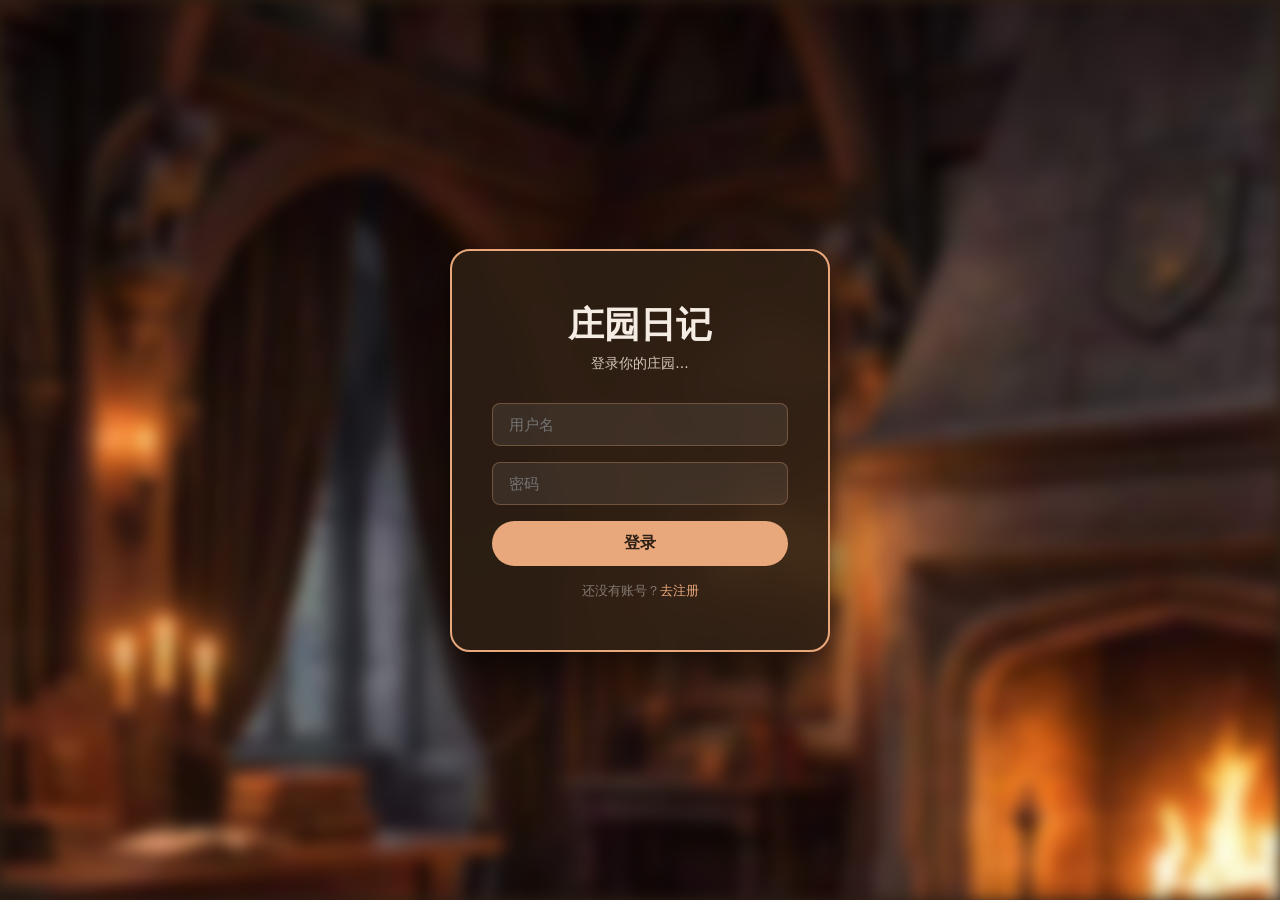
==== commit 09084465: "完善了整理书架游戏" ====
--- a/index.html
+++ b/index.html
@@ -9,54 +9,145 @@
 </head>
 <body>
 
-    <!-- ===== 程序员A负责：首页 ===== -->
-    <div id="page-home" class="page">
-        <!-- 程序员A填写 -->
+     <!-- ===== 登录页 ===== -->
+<div id="page-login" class="page" >
+    <div id="login-card">
+        <h1>庄园日记</h1>
+        <p id="login-subtitle">登录你的庄园...</p>
+        <input type="text" id="login-username" placeholder="用户名" class="login-input">
+        <input type="password" id="login-password" placeholder="密码" class="login-input">
+        <button onclick="doLogin()" id="login-btn">登录</button>
+        <p id="login-switch">还没有账号？<a href="javascript:void(0)" onclick="showPage('page-register')">去注册</a></p>
+    </div>
+</div>
+
+<!-- ===== 注册页 ===== -->
+<div id="page-register" class="page" style="display:none;">
+    <div id="register-card">
+        <h1>庄园日记</h1>
+        <p id="register-subtitle">注册新账号</p>
+        <input type="text" id="register-username" placeholder="用户名" class="login-input">
+        <input type="password" id="register-password" placeholder="密码" class="login-input">
+        <input type="password" id="register-confirm" placeholder="确认密码" class="login-input">
+        <button onclick="doRegister()" id="register-btn">注册</button>
+        <p id="register-switch">已有账号？<a href="javascript:void(0)" onclick="showPage('page-login')">去登录</a></p>
+    </div>
+</div>
+
+    <!-- ===== 首页 ===== -->
+    <div id="page-home" class="page" style="display:none;">
+        <!-- 填写 -->
     </div>
 
-    <!-- ===== 程序员A负责：大厅主界面 ===== -->
+    <!-- ===== 大厅主界面 ===== -->
     <div id="page-main" class="page" style="display:none;">
-        <!-- 程序员A填写 -->
+        <a href="javascript:void(0)" onclick="showPage('page-about')" style="position:fixed;top:20px;right:30px;color:#F5EDE3;text-decoration:none;font-weight:bold;font-size:50px;">关于我们</a>
+        
+        <!-- 填写 -->
     </div>
 
-    <!-- ===== 程序员B负责：对话弹窗 ===== -->
+    <!-- ===== 对话弹窗 ===== -->
     <div id="page-dialog" class="page-overlay" style="display:none;">
-        <!-- 程序员B填写 -->
+        <!-- 填写 -->
     </div>
 
-    <!-- ===== 程序员B负责：全屏剧情 ===== -->
+    <!-- ===== 全屏剧情 ===== -->
     <div id="page-story" class="page-overlay" style="display:none;">
-        <!-- 程序员B填写 -->
+        <!-- 填写 -->
     </div>
 
-    <!-- ===== 程序员C负责：泡茶小游戏 ===== -->
+    <!-- ===== 泡茶小游戏 ===== -->
     <div id="page-tea" class="page-overlay" style="display:none;">
-        <!-- 程序员C填写 -->
+        <!-- 填写 -->
     </div>
 
-    <!-- ===== 程序员C负责：书架小游戏 ===== -->
+    <!-- ===== 书架小游戏 ===== -->
     <div id="page-book" class="page-overlay" style="display:none;">
         <!-- 程序员C填写 -->
     </div>
 
-    <!-- ===== 程序员D负责：成就列表 ===== -->
+    <!-- ===== 成就列表 ===== -->
     <div id="page-achievement" class="page-sidebar" style="display:none;">
-        <!-- 程序员D填写 -->
+        <!-- 填写 -->
     </div>
 
-    <!-- ===== 程序员D负责：存档管理 ===== -->
+    <!-- ===== 存档管理 ===== -->
     <div id="page-save" class="page" style="display:none;">
-        <!-- 程序员D填写 -->
+        <!-- 填写 -->
     </div>
 
-    <!-- ===== 程序员E负责：团队介绍 ===== -->
+    <!-- ===== 团队介绍 ===== -->
     <div id="page-about" class="page" style="display:none;">
-        <!-- 程序员E填写 -->
+       <!-- ===== 小组介绍页 ===== -->
+<div id="about-container">
+    <div id="about-header">
+        <h1>第五主理人</h1>
+        <p id="about-subtitle">我们是一群热爱游戏与创作的年轻人</p>
     </div>
 
-    <!-- ===== 程序员E负责：玩法说明浮层 ===== -->
+    <div id="about-project">
+        <h2>项目简介</h2>
+        <p>《第五人格：庄园日记》是一款基于《第五人格》IP进行二创的温馨养成类游戏。玩家在哥特庄园中与杰克、园丁、红蝶互动，通过提升好感度解锁剧情与小游戏，体验轻松治愈的庄园日常。</p>
+    </div>
+
+    <div id="about-declaration">
+        <h2> 二创声明</h2>
+        <p>本游戏为《第五人格》二次创作作品，角色设定来源于网易《第五人格》，美术及文案均为原创。仅供课程学习使用，非商用。</p>
+    </div>
+
+    <div id="about-team">
+        <h2>我们的团队</h2>
+        <div id="team-grid">
+            <div class="team-card">
+                
+                <div class="team-name">李天宇</div>
+                <div class="team-role">项目经理 / 剧情策划 / 程序员A</div>
+                <div class="team-desc">负责首页、大厅、玩法说明、团队介绍，统筹项目进度</div>
+                <a href="./lty.html" class="team-link">个人介绍 →</a>
+            </div>
+            <div class="team-card">
+                
+                <div class="team-name">叶思思</div>
+                <div class="team-role">CIO / 美工 / 文档编辑 / 视频剪辑</div>
+                <div class="team-desc">负责所有美术素材、项目文档、演示视频、会议记录</div>
+                <a href="./yss.html" class="team-link">个人介绍 →</a>
+            </div>
+            <div class="team-card">
+                
+                <div class="team-name">唐宸</div>
+                <div class="team-role">程序员B / 网站编辑 / 测试</div>
+                <div class="team-desc">负责对话弹窗、全屏剧情播放</div>
+                <a href="./tc.html" class="team-link">个人介绍 →</a>
+            </div>
+            <div class="team-card">
+                
+                <div class="team-name">孟令轩</div>
+                <div class="team-role">程序员C / 网站编辑 / 测试</div>
+                <div class="team-desc">负责泡茶小游戏、书架小游戏</div>
+                <a href="./mlx.html" class="team-link">个人介绍 →</a>
+            </div>
+            <div class="team-card">
+                
+                <div class="team-name">任稼硕</div>
+                <div class="team-role">程序员D / 网站编辑 / 测试</div>
+                <div class="team-desc">负责成就列表、存档管理</div>
+                <a href="./rjs.html" class="team-link">个人介绍 →</a>
+            </div>
+        </div>
+    </div>
+
+    <div id="about-thanks">
+        <h2>致谢</h2>
+        <p>感谢课程指导老师赵丰年老师的指导，感谢往届学长学姐的作品参考与启发。</p>
+    </div>
+
+    <button onclick="showPage('page-home')" id="about-back">返回首页</button>
+</div>
+    </div>
+
+    <!-- ===== 玩法说明浮层 ===== -->
     <div id="page-help" class="page-overlay" style="display:none;">
-        <!-- 程序员E填写 -->
+        <!-- 填写 -->
     </div>
 
     <script src="scripts/storage.js"></script>
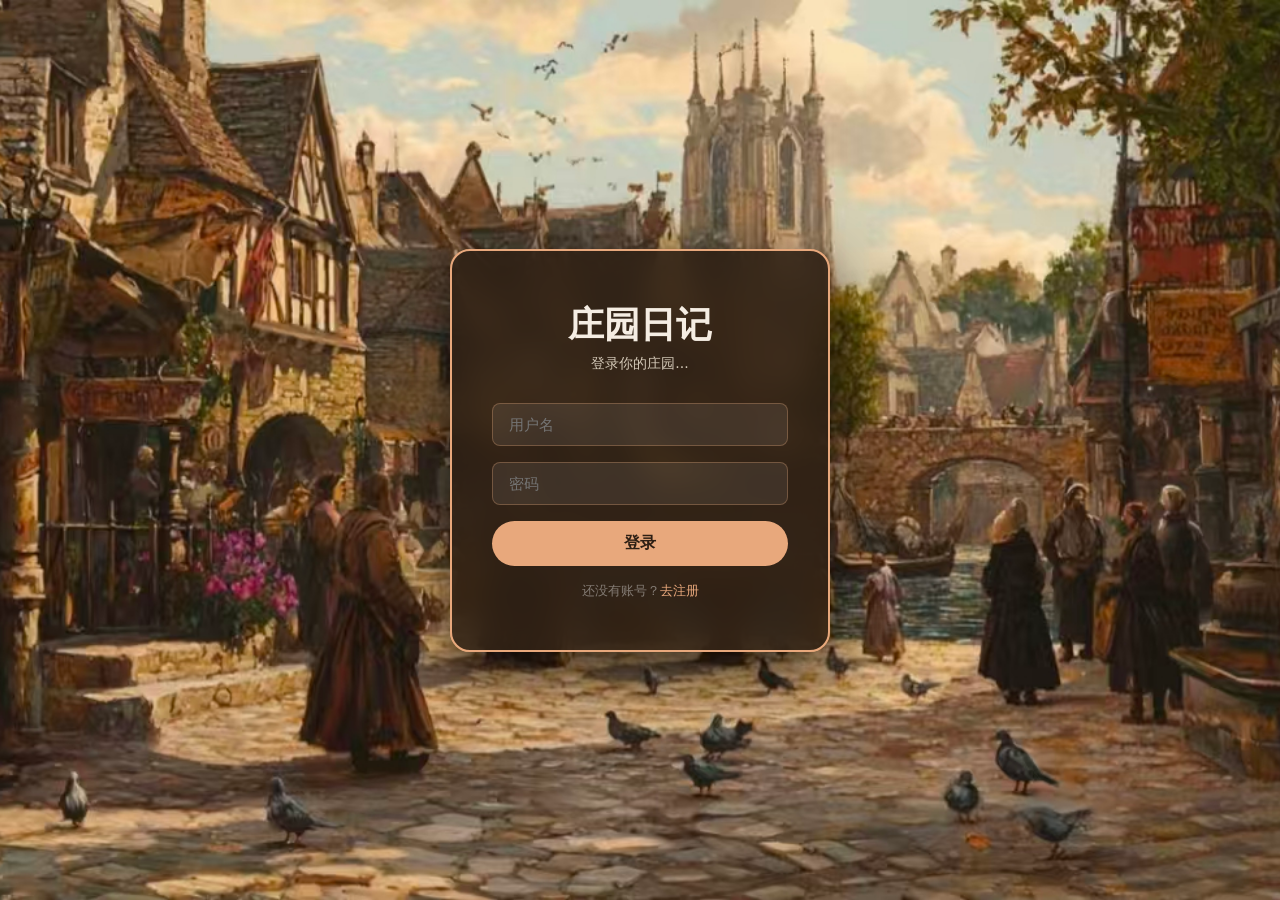
==== commit b88acd11: "保存本地修改" ====
--- a/index.html
+++ b/index.html
@@ -5,7 +5,7 @@
     <meta name="viewport" content="width=device-width, initial-scale=1.0">
     <title>庄园日记</title>
     <link rel="stylesheet" href="style/common.css">
-    <link rel="stylesheet" href="style/page-book.css">
+   
 </head>
 <body>
 
@@ -36,48 +36,288 @@
 
     <!-- ===== 首页 ===== -->
     <div id="page-home" class="page" style="display:none;">
-        <!-- 填写 -->
-    </div>
-
-    <!-- ===== 大厅主界面 ===== -->
-    <div id="page-main" class="page" style="display:none;">
-        <a href="javascript:void(0)" onclick="showPage('page-about')" style="position:fixed;top:20px;right:30px;color:#F5EDE3;text-decoration:none;font-weight:bold;font-size:50px;">关于我们</a>
-        
-        <!-- 填写 -->
-    </div>
-
-    <!-- ===== 对话弹窗 ===== -->
-    <div id="page-dialog" class="page-overlay" style="display:none;">
-        <!-- 填写 -->
-    </div>
+       
+
+     <a href="javascript:void(0)" onclick="showPage('page-about')" id="home-about-link">关于</a>
+
+    <!-- 主内容区域，垂直居中 -->
+    <div id="home-content">
+        <!-- 游戏标题 -->
+        <h1 id="home-title">庄园日记</h1>
+        <!-- 副标题 -->
+        <p id="home-subtitle">庄园里的每一天，都值得被记得...</p>
+        <!-- 欢迎语（显示当前登录用户名） -->
+        <p id="home-welcome">欢迎回来，<span id="home-username"></span> </p>
+        <!-- 进入庄园按钮 -->
+        <button onclick="showPage('page-main')" id="home-enter-btn">进入庄园</button>
+        <!-- 底部小提示 -->
+        <p id="home-hint">数据将保存在此浏览器中</p>
+    </div>
+</div>
+    
+
+   <!-- ===== 大厅主界面 ===== -->
+<div id="page-main" class="page" style="display:none;">
+    <!-- ===== 顶部状态栏 ===== -->
+    <div id="status-bar">
+        <span id="day-display">📅 第 1 天</span>
+
+         <span id="weather-display">☀️ 晴</span>
+        <span id="action-display">❤️ 行动力：6/6</span>
+    </div>
+
+    <div class="fire-overlay"></div>
+
+    <!-- ===== 三个角色区域 ===== -->
+    <div id="characters">
+        <!-- 杰克 -->
+        <div class="character" onclick="openDetail('jack')">
+    <div class="character-avatar-wrapper">
+        <div class="character-avatar" id="avatar-jack">🎩</div>
+        <span class="mood-icon" id="mood-jack">😐</span>
+        <div class="avatar-glow"></div>
+    </div>
+    <p class="character-name">杰克</p>
+    <div class="progress-bars">
+        <div class="progress-item"><span class="p-label">信任</span><div class="p-track"><div id="trust-jack" style="width:0%;" class="p-fill trust-fill"></div></div></div>
+        <div class="progress-item"><span class="p-label">依赖</span><div class="p-track"><div id="dependency-jack" style="width:0%;" class="p-fill dependency-fill"></div></div></div>
+        <div class="progress-item"><span class="p-label">羁绊</span><div class="p-track"><div id="bond-jack" style="width:0%;" class="p-fill bond-fill"></div></div></div>
+    </div>
+</div>
+
+        <div class="character" onclick="openDetail('emma')">
+    <div class="character-avatar-wrapper">
+        <div class="character-avatar" id="avatar-emma">🎩</div>
+        <span class="mood-icon" id="mood-emma">😐</span>
+        <div class="avatar-glow"></div>
+    </div>
+    <p class="character-name">园丁</p>
+    <div class="progress-bars">
+        <div class="progress-item"><span class="p-label">信任</span><div class="p-track"><div id="trust-emma" style="width:0%;" class="p-fill trust-fill"></div></div></div>
+        <div class="progress-item"><span class="p-label">依赖</span><div class="p-track"><div id="dependency-emma" style="width:0%;" class="p-fill dependency-fill"></div></div></div>
+        <div class="progress-item"><span class="p-label">羁绊</span><div class="p-track"><div id="bond-emma" style="width:0%;" class="p-fill bond-fill"></div></div></div>
+    </div>
+</div>
+        <!-- 红蝶 -->
+      <div class="character" onclick="openDetail('michiko')">
+    <div class="character-avatar-wrapper">
+        <div class="character-avatar" id="avatar-michiko">🎩</div>
+        <span class="mood-icon" id="mood-michiko">😐</span>
+        <div class="avatar-glow"></div>
+    </div>
+    <p class="character-name">红蝶</p>
+    <div class="progress-bars">
+        <div class="progress-item"><span class="p-label">信任</span><div class="p-track"><div id="trust-michiko" style="width:0%;" class="p-fill trust-fill"></div></div></div>
+        <div class="progress-item"><span class="p-label">依赖</span><div class="p-track"><div id="dependency-michiko" style="width:0%;" class="p-fill dependency-fill"></div></div></div>
+        <div class="progress-item"><span class="p-label">羁绊</span><div class="p-track"><div id="bond-michiko" style="width:0%;" class="p-fill bond-fill"></div></div></div>
+    </div>
+</div>
+    </div>
+
+   <!-- 底部导航栏 -->
+<div id="bottom-nav">
+    <div class="nav-btn" onclick="showPage('page-achievement')">
+    <span>成就</span>
+</div>
+<div class="nav-btn" onclick="showPage('page-save')">
+    <span>存档</span>
+</div>
+<div class="nav-btn" onclick="showPage('page-about')">
+    <span>成员</span>
+</div>
+<div class="nav-btn" onclick="showHelp()">
+    <span>玩法说明</span>
+</div>
+ <div class="nav-btn" onclick="resetGame()"><span> 重置</span></div>
+</div>
+
+<!-- 下一天按钮 -->
+<div class="nextday-btn" onclick="nextDay()">
+    <span>下一天</span>
+</div>
+
+</div>
+
+<!-- ===== 角色详情弹窗（编号05） ===== -->
+<div id="page-detail" class="page-overlay" style="display:none;">
+    <div id="detail-card">
+        <button onclick="closeDetail()" id="detail-close">✕</button>
+        <div id="detail-left">
+            <img id="detail-portrait" src="assets/characters/jack_portrait.png" alt="角色立绘">
+        </div>
+        <div id="detail-right">
+            <h2 id="detail-name">杰克</h2>
+            <div id="detail-mood">😐 平静</div>
+            <div id="detail-stage">初识</div>
+            <div class="detail-progress-item">
+                <span class="dp-label">信任</span>
+                <div class="dp-track"><div id="detail-trust" style="width:0%;" class="dp-fill trust-fill"></div></div>
+                <span class="dp-value" id="detail-trust-val">0</span>
+            </div>
+            <div class="detail-progress-item">
+                <span class="dp-label">依赖</span>
+                <div class="dp-track"><div id="detail-dependency" style="width:0%;" class="dp-fill dependency-fill"></div></div>
+                <span class="dp-value" id="detail-dependency-val">0</span>
+            </div>
+            <div class="detail-progress-item">
+                <span class="dp-label">羁绊</span>
+                <div class="dp-track"><div id="detail-bond" style="width:0%;" class="dp-fill bond-fill"></div></div>
+                <span class="dp-value" id="detail-bond-val">0</span>
+            </div>
+            <div id="detail-buttons">
+                <button onclick="openChat()" id="detail-chat-btn" title="走进TA，与TA交换一段心事">走近TA</button>
+                <button onclick="sendGift()" id="detail-gift-btn" title="送TA一份礼物，让彼此更亲近">🎁 送礼物</button>
+            </div>
+        </div>
+    </div>
+</div>
+
+<!-- ===== 场景描述页 ===== -->
+<div id="page-scene" class="page-overlay" style="display:none;">
+
+    <div id="scene-left">
+        <img id="scene-portrait" src="assets/characters/jack_portrait.png" alt="角色立绘">
+        <div id="scene-name-tag"></div>
+    </div>
+
+    <div id="scene-right">
+
+        <div id="scene-text-container">
+            <div id="scene-text"></div>
+        </div>
+
+        <button id="scene-next-btn" style="display:none;" onclick="enterDialog()">
+            和他聊一聊 →
+        </button>
+
+        <button id="scene-skip-btn" onclick="skipScene()">
+    跳过
+</button>
+
+    </div>
+
+</div>
+
+    <!-- ===== 对话弹窗（编号06） ===== -->
+<div id="page-dialog" class="page-overlay" style="display:none;">
+    <div id="dialog-card">
+        <button onclick="closeDialog()" id="dialog-close">✕</button>
+        <div id="dialog-left">
+            <img id="dialog-portrait" src="assets/characters/jack_portrait.png" alt="角色立绘">
+        </div>
+        <div id="dialog-right">
+            <div id="dialog-header">
+                <span id="dialog-name">杰克</span>
+                <span id="dialog-stage-tag">初识</span>
+            </div>
+            <div id="dialog-text-container">
+                <p id="dialog-text"></p>
+                <span id="dialog-cursor">|</span>
+            </div>
+            <div id="dialog-continue">点击继续 ▼</div>
+        </div>
+    </div>
+</div>
+
+
+<!-- ===== 分支剧情弹窗（编号07） ===== -->
+<div id="page-branch" class="page-overlay" style="display:none;">
+    <button onclick="closeBranch()" id="branch-close">✕</button>
+    <div id="branch-container">
+        <div id="branch-header">
+            <h2 id="branch-title">杰克的秘密</h2>
+            <span id="branch-stage-label">· 亲密 ·</span>
+        </div>
+        <div id="branch-body">
+            <div id="branch-portrait-area">
+                <img id="branch-portrait" src="assets/characters/jack_portrait.png" alt="角色立绘">
+            </div>
+            <div id="branch-text-area">
+                <div id="branch-text-container">
+                    <p id="branch-text"></p>
+                    <span id="branch-cursor">|</span>
+                </div>
+                <div id="branch-options" style="display:none;"></div>
+            </div>
+        </div>
+        <div id="branch-skip"><span onclick="skipBranch()">跳过</span></div>
+    </div>
+</div>
+
+
 
     <!-- ===== 全屏剧情 ===== -->
-    <div id="page-story" class="page-overlay" style="display:none;">
-        <!-- 填写 -->
-    </div>
+    <div id="page-story" class="page-overlay" style="display:none;"></div>
 
     <!-- ===== 泡茶小游戏 ===== -->
-    <div id="page-tea" class="page-overlay" style="display:none;">
-        <!-- 填写 -->
-    </div>
+    <div id="page-tea" class="page-overlay" style="display:none;"></div>
 
     <!-- ===== 书架小游戏 ===== -->
-    <div id="page-book" class="page-overlay" style="display:none;">
-        <!-- 程序员C填写 -->
-    </div>
+    <div id="page-book" class="page-overlay" style="display:none;"></div>
 
     <!-- ===== 成就列表 ===== -->
+    <div id="achievement-mask" class="feature-mask" style="display:none;" onclick="closeAchievement()"></div>
     <div id="page-achievement" class="page-sidebar" style="display:none;">
-        <!-- 填写 -->
+        <div class="feature-header">
+            <div>🏆 <span>成就</span></div>
+            <button class="feature-close" onclick="closeAchievement()">✕</button>
+        </div>
+        <div id="achievement-progress"></div>
+        <div id="achievement-list"></div>
+        <button class="feature-secondary-btn" onclick="showPage('page-album')">📖 打开纪念图册</button>
     </div>
 
     <!-- ===== 存档管理 ===== -->
     <div id="page-save" class="page" style="display:none;">
-        <!-- 填写 -->
+        <div class="feature-page-shell">
+            <div class="feature-page-header">
+                <div>💾 <span>存档管理</span></div>
+                <button class="feature-back-btn" onclick="showPage('page-main')">返回庄园</button>
+            </div>
+            <p class="feature-page-tip">每个存档槽独立保存当前天数、行动力、三维好感度、剧情、成就、小游戏与结局进度。</p>
+            <div id="save-slot-list" class="save-slot-list"></div>
+        </div>
+    </div>
+
+    <!-- ===== 结局展示 ===== -->
+    <div id="page-ending" class="page-overlay" style="display:none;">
+        <div id="ending-background" class="ending-background"></div>
+        <button id="ending-skip-btn" onclick="finishEndingText()">跳过</button>
+        <div class="ending-card">
+            <div class="ending-kicker">THE END</div>
+            <h1 id="ending-title"></h1>
+            <div id="ending-divider"></div>
+            <p id="ending-text"></p>
+            <div class="ending-actions">
+                <button onclick="showPage('page-album')">查看纪念图册</button>
+                <button class="ending-home-btn" onclick="showPage('page-home')">返回首页</button>
+            </div>
+        </div>
+    </div>
+
+    <!-- ===== 纪念图册 ===== -->
+    <div id="page-album" class="page" style="display:none;">
+        <div class="feature-page-shell album-shell">
+            <div class="feature-page-header">
+                <div>🖼 <span>纪念图册</span></div>
+                <button class="feature-back-btn" onclick="showPage('page-main')">返回庄园</button>
+            </div>
+            <p class="feature-page-tip">记录你走过的结局。解锁结局后，可以随时回看对应的故事。</p>
+            <div id="album-grid" class="album-grid"></div>
+            <div id="album-detail" class="album-detail" style="display:none;">
+                <div id="album-detail-image" class="album-detail-image"></div>
+                <div class="album-detail-content">
+                    <div id="album-detail-kicker" class="ending-kicker"></div>
+                    <h2 id="album-detail-title"></h2>
+                    <p id="album-detail-text"></p>
+                    <button onclick="closeAlbumDetail()">返回图册</button>
+                </div>
+            </div>
+        </div>
     </div>
 
     <!-- ===== 团队介绍 ===== -->
-    <div id="page-about" class="page" style="display:none;">
+    <div id="page-about" class="page">
        <!-- ===== 小组介绍页 ===== -->
 <div id="about-container">
     <div id="about-header">
@@ -150,10 +390,76 @@
         <!-- 填写 -->
     </div>
 
-    <script src="scripts/storage.js"></script>
-    <script src="scripts/main.js"></script>
-    <script src="scripts/dialog.js"></script>
-    <script src="scripts/game.js"></script>
-    <script src="scripts/achievement.js"></script>
+   <script src="scripts/storage.js"></script>
+<script src="scripts/main.js"></script>
+<script src="scripts/dialogData.js"></script>
+<script src="scripts/minigame.js"></script>
+<script src="scripts/dialog.js"></script>
+<script src="scripts/achievement.js"></script>
+<script src="scripts/ending.js"></script>
+
+
+    <script>
+// 对话弹窗点击继续
+document.getElementById('page-dialog').addEventListener('click', function(e) {
+    // 如果点击的是弹窗本身（背景），不触发关闭
+    if (e.target === this) return;
+    continueDialog();
+});
+
+// 键盘空格键继续
+document.addEventListener('keydown', function(e) {
+    if (e.key === ' ' || e.key === 'Space') {
+        var dialog = document.getElementById('page-dialog');
+        if (dialog.style.display === 'flex') {
+            e.preventDefault();
+            continueDialog();
+        }
+    }
+});
+
+
+// ============================================================
+// 从小游戏返回
+// 自动重新打开刚才角色的对话
+// ============================================================
+
+window.addEventListener('load', function() {
+
+    var params =
+        new URLSearchParams(window.location.search);
+
+
+    var returnDialog =
+        params.get('returnDialog');
+
+
+    var character =
+        params.get('character');
+
+
+    if (
+        returnDialog === '1' &&
+        character
+    ) {
+
+        // 清掉 URL 参数
+        window.history.replaceState(
+            {},
+            document.title,
+            'index.html'
+        );
+
+
+        // 等大厅加载完成后打开对话
+        setTimeout(function() {
+
+            openDialog(character);
+
+        }, 300);
+    }
+
+});
+</script>
 </body>
 </html>
--- a/style/common.css
+++ b/style/common.css
@@ -35,20 +35,23 @@
     left: 0;
     position: relative;
        /* background: #1a1410; */
-}
-
-   #page-login::before,#page-register::before{
+       background-image: url(../images/background-login3.jpg);
+       background-position: center;
+       background-size: cover;
+}
+
+   /* #page-login::before,#page-register::before{
     content: "";
     position: absolute;
     top: 0;
     left: 0;
     width: 100%;
     height: 100%;
-    background-image: url(../images/background1.jpg);
+    background-image: url(../images/background-login2.jpg);
    filter: blur(8px);
    z-index: 0;
    }
-  
+   */
 
 
 #login-card, #register-card {
@@ -131,12 +134,20 @@
 }
 /* ===== 小组介绍页面样式 ===== */
 #page-about {
-    background: #281201;
+
+    display:none;
+    width: 100%;
+    height: 100vh;
+    position: fixed;
+    top: 0;
+    left: 0;
+
+    background:#8B7262;
     padding: 40px 20px;
     overflow-y: auto;
-    display: flex;
+    
     justify-content: center;
-    align-items: center;
+    align-items: flex-start;
 }
 
 #about-container {
@@ -261,4 +272,1347 @@
     transform: scale(1.05);
     background-color: rgba(83, 39, 2, 0.68);
 }
-   +   
+
+/* ===== 首页样式 ===== */
+
+/* 首页容器 - 使用 flex 让内容居中 */
+#page-home {
+    display: flex;
+    flex-direction: column;
+    justify-content: center;
+    align-items: center;
+    background: url('../images/background-home2.jpg') no-repeat center center / cover;
+    /* 
+       background: #1a1410;
+    */
+    text-align: center;
+    padding: 20px;
+    position: relative; 
+}
+
+/* 右上角的“关于”链接 */
+#home-about-link {
+    position: fixed;
+    top: 25px;
+    right: 35px;
+    color: rgba(255, 255, 255, 0.6);
+    font-size: 16px;
+    text-decoration: none;
+    cursor: pointer;
+    transition: color 0.3s;
+    font-weight: 300;
+    letter-spacing: 1px;
+    z-index: 10;
+    font-weight: bold;
+}
+#home-about-link:hover {
+    color: #F5EDE3;
+}
+
+/* 主内容容器 - 垂直居中 */
+#home-content {
+    max-width: 800px;
+    width: 100%;
+    padding: 20px;
+}
+
+/* 游戏标题 */
+#home-title {
+    font-family: var(--font-title);
+    font-size: 65px;
+    color: #F5F0E6;
+    text-shadow: 0 4px 30px rgba(0, 0, 0, 0.7);
+    margin-bottom: 8px;
+    letter-spacing: 4px;
+}
+
+/* 副标题 */
+#home-subtitle {
+    font-size: 20px;
+    color: #D8D2D8;
+    margin-bottom: 30px;
+    letter-spacing: 6px;
+    font-weight: 300;
+    text-shadow: 0 2px 10px rgba(0, 0, 0, 0.5);
+}
+
+/* 欢迎语 */
+#home-welcome {
+    font-size: 20px;
+    color: rgb(253, 250, 250);
+    margin-bottom: 35px;
+    letter-spacing: 1px;
+}
+#home-welcome span {
+    color: rgb(253, 253, 253);
+    font-weight: bold;
+     font-size: 20px;
+}
+
+/* 进入庄园按钮 */
+#home-enter-btn {
+    background: #f4c783;
+    color:#30263A;
+    border: none;
+    border-radius: 50px;
+    padding: 16px 60px;
+    font-size: 22px;
+    font-weight: bold;
+    cursor: pointer;
+    transition: all 0.3s ease;
+    box-shadow: 0 8px 25px rgba(232, 168, 124, 0.3);
+    letter-spacing: 2px;
+}
+#home-enter-btn:hover {
+    transform: scale(1.05);
+    background: #E8A87C;
+    box-shadow: 0 12px 35px rgba(232, 168, 124, 0.5);
+}
+
+/* 底部小提示 */
+#home-hint {
+    font-size: 12px;
+    color: #A8A4AE;
+    margin-top: 40px;
+    letter-spacing: 1px;
+}
+
+/* 针对小屏幕的适配 */
+@media (max-width: 600px) {
+    #home-title {
+        font-size: 44px;
+    }
+    #home-subtitle {
+        font-size: 16px;
+        letter-spacing: 4px;
+    }
+    #home-enter-btn {
+        padding: 14px 40px;
+        font-size: 18px;
+    }
+    #home-about-link {
+        top: 15px;
+        right: 20px;
+        font-size: 14px;
+    }
+}
+
+/* ===== 大厅主界面样式 ===== */
+
+/* 大厅容器 */
+#page-main {
+    /* background: #1a1410; */
+   background: url('../images/background-main3.jpg') no-repeat center center / cover; 
+    display: flex;
+    flex-direction: column;
+    justify-content: space-between;
+    padding: 0;
+    position: relative;
+    min-height: 100vh;
+    overflow: hidden;
+  
+}
+
+/* 火焰 */
+
+.fire-overlay {
+    position: absolute;
+    bottom: 0;
+    left: 50%;
+    transform: translateX(-50%);
+    width: 300px;
+    height: 150px;
+    background: radial-gradient(ellipse at center, rgba(255,150,50,0.15), transparent 70%);
+    animation: fireFlicker 0.8s ease-in-out infinite alternate;
+    pointer-events: none;
+    z-index: 0;
+}
+@keyframes fireFlicker {
+    0% { opacity: 0.4; transform: translateX(-50%) scale(0.95); }
+    100% { opacity: 0.9; transform: translateX(-50%) scale(1.5); }
+}
+
+/* ===== 顶部状态栏 ===== */
+#status-bar {
+    display: flex;
+    justify-content: space-between;
+    align-items: center;
+    padding: 16px 30px;
+    background: rgba(0, 0, 0, 0.5);
+    backdrop-filter: blur(6px);
+    border-bottom: 1px solid rgba(232, 168, 124, 0.15);
+    flex-shrink: 0;
+}
+#status-bar span {
+    color: #F5EDE3;
+    font-size: 16px;
+    letter-spacing: 1px;
+}
+#status-bar span:first-child {
+    font-weight: 300;
+}
+#status-bar span:last-child {
+    color: #E8A87C;
+    font-weight: bold;
+}
+
+/* ===== 三个角色区域 ===== */
+#characters {
+    display: flex;
+    justify-content: center;
+    align-items: flex-end;
+    gap: 60px;
+    flex: 1;
+    padding: 30px 20px 40px;
+}
+
+/* 单个角色卡片 */
+.character {
+    display: flex;
+    flex-direction: column;
+    align-items: center;
+    cursor: pointer;
+    transition: transform 0.3s ease;
+    user-select: none;
+}
+.character:hover {
+    transform: translateY(-6px);
+}
+.character:active {
+    transform: scale(0.96);
+}
+
+/* 角色头像（圆形占位） */
+.character-avatar {
+    width: 110px;
+    height: 110px;
+    border-radius: 50%;
+    background: rgba(255, 255, 255, 0.06);
+    border: 3px solid rgba(232, 168, 124, 0.4);
+    display: flex;
+    justify-content: center;
+    align-items: center;
+    font-size: 48px;
+    transition: all 0.3s ease;
+    box-shadow: 0 8px 25px rgba(0, 0, 0, 0.3);
+    margin-bottom: 12px;
+}
+.character:hover .character-avatar {
+    border-color: #E8A87C;
+    box-shadow: 0 8px 35px rgba(232, 168, 124, 0.25);
+}
+
+/* 角色名字 */
+.character-name {
+    font-size: 18px;
+    color: white;
+    margin-bottom: 8px;
+    font-weight: 500;
+    letter-spacing: 2px;
+}
+
+/* 进度条 - 每个角色下方的灰色轨道 */
+/* ===== 三维进度条 ===== */
+.progress-bars {
+    display: flex;
+    flex-direction: column;
+    gap: 4px;
+    width: 130px;
+}
+.progress-item {
+    display: flex;
+    align-items: center;
+    gap: 6px;
+}
+.p-label {
+    font-size: 10px;
+    color: rgba(245, 239, 239, 0.945);
+    width: 24px;
+    text-align: right;
+}
+.p-track {
+    flex: 1;
+    height: 5px;
+    background: rgba(255,255,255,0.15);
+    border-radius: 10px;
+    overflow: hidden;
+}
+.p-fill {
+    height: 100%;
+    border-radius: 10px;
+    transition: width 0.6s ease;
+}
+.trust-fill { background: #4A90D9; }
+.dependency-fill { background: #5CB85C; }
+.bond-fill { background: #F5A623; }
+
+/* ===== 头像呼吸光晕 ===== */
+.character-avatar-wrapper {
+    position: relative;
+    display: inline-block;
+}
+.avatar-glow {
+    position: absolute;
+    top: -6px; left: -6px;
+    width: calc(100% + 12px);
+    height: calc(100% + 12px);
+    border-radius: 50%;
+    background: radial-gradient(circle, rgba(232,168,124,0.3), transparent 70%);
+    animation: glowPulse 2s ease-in-out infinite;
+    pointer-events: none;
+}
+@keyframes glowPulse {
+    0%, 100% { transform: scale(1); opacity: 0.6; }
+    50% { transform: scale(1.15); opacity: 1; }
+}
+
+/* ===== 心情表情 ===== */
+.mood-icon {
+    position: absolute;
+    bottom: 0;
+    right: 0;
+    font-size: 18px;
+    background: rgba(0,0,0,0.6);
+    border-radius: 50%;
+    padding: 2px;
+    line-height: 1;
+    z-index: 2;
+}
+
+/* ===== 底部导航栏 ===== */
+#bottom-nav {
+    display: flex;
+    justify-content: center;
+    gap: 20px;
+    padding: 18px 20px 22px;
+    background: rgba(0, 0, 0, 0.4);
+    backdrop-filter: blur(6px);
+    border-top: 1px solid rgba(232, 168, 124, 0.1);
+    flex-shrink: 0;
+    flex-wrap: wrap;
+}
+
+/* ===== 导航按钮 ===== */
+.nav-btn {
+    width: 120px;
+    height: 50px;
+    background-image: url('../assets/ui/btn_bg1.png');
+    background-size: 100% 100%;
+    background-repeat: no-repeat;
+    background-color: transparent;
+    display: inline-flex;
+    align-items: center;
+    justify-content: center;
+    cursor: pointer;
+    transition: transform 0.2s;
+}
+.nav-btn span {
+    color: black;
+    font-size: 21px;
+    font-weight: bold;
+    font-family: "STXingkai", cursive;
+}
+.nav-btn:hover { transform: scale(1.05); }
+
+/* ===== 下一天按钮 ===== */
+.nextday-btn {
+    width: 150px;
+    height: 55px;
+    background-image: url('../assets/ui/btn_bg1.png');
+    background-size: 100% 100%;
+    background-repeat: no-repeat;
+    background-color: transparent;
+    display: inline-flex;
+    align-items: center;
+    justify-content: center;
+    cursor: pointer;
+    transition: transform 0.2s;
+    position: fixed;
+    bottom: 85px;
+    right: 30px;
+    z-index: 20;
+}
+.nextday-btn span {
+    color: black;
+    font-size: 25px;
+    font-weight: bold;
+     font-family: "STXingkai", cursive;
+    
+}
+.nextday-btn:hover { transform: scale(1.05); }
+/* ===== 响应式适配 ===== */
+@media (max-width: 768px) {
+    #characters {
+        gap: 30px;
+        padding: 20px 15px 30px;
+    }
+    .character-avatar {
+        width: 85px;
+        height: 85px;
+        font-size: 38px;
+    }
+    .character .progress-bar {
+        width: 90px;
+    }
+    #status-bar span {
+        font-size: 14px;
+    }
+    .nav-btn {
+        padding: 8px 16px;
+        font-size: 13px;
+    }
+    #next-day-btn {
+        bottom: 75px;
+        right: 20px;
+        padding: 12px 22px;
+        font-size: 15px;
+    }
+}
+
+@media (max-width: 480px) {
+    #characters {
+        gap: 16px;
+        padding: 15px 10px 20px;
+    }
+    .character-avatar {
+        width: 70px;
+        height: 70px;
+        font-size: 30px;
+    }
+    .character .progress-bar {
+        width: 70px;
+        height: 5px;
+    }
+    .character-name {
+        font-size: 14px;
+    }
+    #status-bar {
+        padding: 10px 16px;
+    }
+    #status-bar span {
+        font-size: 12px;
+    }
+    #bottom-nav {
+        gap: 10px;
+        padding: 12px 10px 16px;
+    }
+    .nav-btn {
+        padding: 6px 12px;
+        font-size: 11px;
+    }
+    #next-day-btn {
+        bottom: 65px;
+        right: 15px;
+        padding: 10px 18px;
+        font-size: 13px;
+    }
+}
+
+#weather-display {
+    color: #d4c9b8;
+    font-size: 14px;
+}
+
+
+/* ===== 角色详情弹窗 ===== */
+#page-detail {
+    display: none;
+    position: fixed;
+    top: 0;
+    left: 0;
+    width: 100%;
+    height: 100%;
+    background: rgba(0,0,0,0.6);
+    backdrop-filter: blur(6px);
+    z-index: 150;
+    justify-content: center;
+    align-items: center;
+}
+#page-detail.show {
+    display: flex;
+}
+
+#detail-card {
+    background: rgba(45,31,20,0.92);
+    border-radius: 24px;
+    border: 2px solid #E8A87C;
+    padding: 30px 35px;
+    width: 580px;
+    max-width: 92vw;
+    display: flex;
+    gap: 30px;
+    position: relative;
+    box-shadow: 0 20px 60px rgba(0,0,0,0.8);
+    animation: detailFadeIn 0.3s ease;
+}
+@keyframes detailFadeIn {
+    from { opacity: 0; transform: scale(0.9); }
+    to { opacity: 1; transform: scale(1); }
+}
+
+#detail-close {
+    position: absolute;
+    top: 10px;
+    right: 16px;
+    background: transparent;
+    border: none;
+    color: rgba(255,255,255,0.4);
+    font-size: 22px;
+    cursor: pointer;
+    transition: color 0.3s;
+}
+#detail-close:hover {
+    color: #F5EDE3;
+}
+
+#detail-left {
+    flex-shrink: 0;
+}
+#detail-portrait {
+    width: 160px;
+    height: 210px;
+    object-fit: contain;
+    border-radius: 16px;
+    background: rgba(0,0,0,0.3);
+}
+
+#detail-right {
+    flex: 1;
+    display: flex;
+    flex-direction: column;
+    gap: 6px;
+}
+#detail-name {
+    font-family: var(--font-title);
+    font-size: 28px;
+    color: #F5EDE3;
+    margin: 0;
+}
+#detail-mood {
+    font-size: 14px;
+    color: #d4c9b8;
+}
+#detail-stage {
+    font-size: 13px;
+    color: #E8A87C;
+    background: rgba(232,168,124,0.15);
+    padding: 2px 14px;
+    border-radius: 20px;
+    display: inline-block;
+    width: fit-content;
+}
+
+.detail-progress-item {
+    display: flex;
+    align-items: center;
+    gap: 8px;
+    margin: 2px 0;
+}
+.dp-label {
+    font-size: 12px;
+    color: rgba(255,255,255,0.5);
+    width: 28px;
+    text-align: right;
+}
+.dp-track {
+    flex: 1;
+    height: 6px;
+    background: rgba(255,255,255,0.12);
+    border-radius: 10px;
+    overflow: hidden;
+}
+.dp-fill {
+    height: 100%;
+    border-radius: 10px;
+    transition: width 0.6s ease;
+}
+.dp-value {
+    font-size: 12px;
+    color: rgba(255,255,255,0.5);
+    width: 28px;
+    text-align: left;
+}
+
+#detail-buttons {
+    display: flex;
+    gap: 12px;
+    margin-top: 12px;
+}
+#detail-chat-btn, #detail-gift-btn {
+    flex: 1;
+    padding: 10px 0;
+    border: none;
+    border-radius: 30px;
+    font-size: 15px;
+    font-weight: bold;
+    cursor: pointer;
+    transition: all 0.3s;
+}
+#detail-chat-btn {
+    background: #E8A87C;
+    color: #2D1F14;
+}
+#detail-chat-btn:hover {
+    transform: scale(1.03);
+}
+#detail-gift-btn {
+    background: rgba(255,255,255,0.08);
+    color: #F5EDE3;
+    border: 1px solid rgba(232,168,124,0.3);
+}
+#detail-gift-btn:hover {
+    background: rgba(232,168,124,0.15);
+    transform: scale(1.03);
+}
+#detail-gift-btn.disabled {
+    opacity: 0.4;
+    cursor: not-allowed;
+    pointer-events: none;
+}
+
+/* ===== 对话弹窗 ===== */
+#page-dialog {
+    display: none;
+    position: fixed;
+    top: 0;
+    left: 0;
+    width: 100%;
+    height: 100%;
+    background: rgba(0,0,0,0.7);
+    backdrop-filter: blur(8px);
+    z-index: 160;
+    justify-content: center;
+    align-items: center;
+}
+#page-dialog.show {
+    display: flex;
+}
+
+#dialog-card {
+    background: rgba(45,31,20,0.94);
+    border-radius: 24px;
+    border: 1px solid rgba(232,168,124,0.25);
+    padding: 30px 35px;
+    width: 640px;
+    max-width: 94vw;
+    display: flex;
+    gap: 28px;
+    position: relative;
+    box-shadow: 0 20px 60px rgba(0,0,0,0.8);
+    animation: dialogFadeIn 0.35s ease;
+    min-height: 280px;
+}
+@keyframes dialogFadeIn {
+    from { opacity: 0; transform: scale(0.92) translateY(12px); }
+    to { opacity: 1; transform: scale(1) translateY(0); }
+}
+
+#dialog-close {
+    position: absolute;
+    top: 10px;
+    right: 16px;
+    background: transparent;
+    border: none;
+    color: rgba(255,255,255,0.3);
+    font-size: 20px;
+    cursor: pointer;
+    transition: color 0.3s;
+    z-index: 5;
+}
+#dialog-close:hover {
+    color: #F5EDE3;
+}
+
+#dialog-left {
+    flex-shrink: 0;
+    display: flex;
+    align-items: center;
+}
+#dialog-portrait {
+    width: 140px;
+    height: 190px;
+    object-fit: contain;
+    border-radius: 12px;
+    background: rgba(0,0,0,0.25);
+}
+
+#dialog-right {
+    flex: 1;
+    display: flex;
+    flex-direction: column;
+    justify-content: space-between;
+    min-height: 190px;
+}
+#dialog-header {
+    display: flex;
+    align-items: center;
+    gap: 12px;
+    margin-bottom: 10px;
+}
+#dialog-name {
+    font-family: var(--font-title);
+    font-size: 22px;
+    color: #F5EDE3;
+}
+#dialog-stage-tag {
+    font-size: 12px;
+    color: #E8A87C;
+    background: rgba(232,168,124,0.15);
+    padding: 2px 14px;
+    border-radius: 20px;
+    border: 1px solid rgba(232,168,124,0.2);
+}
+
+#dialog-text-container {
+    flex: 1;
+    position: relative;
+    padding: 6px 0;
+}
+#dialog-text {
+    font-size: 16px;
+    line-height: 1.8;
+    color: #e8ddd0;
+    margin: 0;
+    min-height: 60px;
+    white-space: pre-wrap;
+    word-break: break-word;
+}
+#dialog-cursor {
+    display: inline-block;
+    color: #E8A87C;
+    font-weight: 300;
+    animation: cursorBlink 0.8s step-end infinite;
+    margin-left: 2px;
+    font-size: 18px;
+}
+@keyframes cursorBlink {
+    0%, 100% { opacity: 1; }
+    50% { opacity: 0; }
+}
+
+#dialog-continue {
+    text-align: right;
+    font-size: 13px;
+    color: rgba(255,255,255,0.3);
+    margin-top: 10px;
+    letter-spacing: 1px;
+    transition: opacity 0.3s;
+    user-select: none;
+}
+#dialog-continue.active {
+    color: rgba(232,168,124,0.7);
+}
+
+/* ===== 场景描述页 ===== */
+/* ===== 全屏场景描述页 ===== */
+
+#page-scene {
+    display: none;
+    position: fixed;
+    inset: 0;
+    width: 100%;
+    height: 100%;
+    
+    background:
+        linear-gradient(
+            90deg,
+            rgba(20, 13, 9, 0.95) 0%,
+            rgba(35, 23, 16, 0.88) 45%,
+            rgba(25, 17, 12, 0.96) 100%
+        );
+
+    z-index: 155;
+    
+    align-items: center;
+    overflow: hidden;
+}
+
+
+/* ===== 左边人物 ===== */
+
+#scene-left {
+    width: 48%;
+    height: 100%;
+    
+    display: flex;
+    align-items: flex-end;
+    justify-content: center;
+    
+    position: relative;
+    
+    overflow: hidden;
+}
+
+
+/* 人物立绘 */
+
+#scene-portrait {
+    width: auto;
+    height: 85%;
+    
+    max-width: 100%;
+    object-fit: contain;
+    
+    align-self: flex-end;
+    
+    filter: drop-shadow(
+        0 20px 35px rgba(0, 0, 0, 0.6)
+    );
+    
+    animation: sceneCharacterIn 0.8s ease;
+}
+
+
+/* 人物名字 */
+
+#scene-name-tag {
+    position: absolute;
+    bottom: 8%;
+    left: 50%;
+    transform: translateX(-50%);
+    
+    font-family: var(--font-title);
+    font-size: 22px;
+    color: #E8A87C;
+    
+    letter-spacing: 5px;
+    
+    text-shadow:
+        0 2px 8px rgba(0, 0, 0, 0.8);
+}
+
+
+/* ===== 右边文字 ===== */
+
+#scene-right {
+    width: 52%;
+    height: 100%;
+
+    box-sizing: border-box;
+
+    /* 上下都留出空间 */
+    padding: 8vh 9% 8vh 3%;
+
+    display: flex;
+    flex-direction: column;
+
+  
+    justify-content: flex-start;
+
+    overflow: hidden;
+}
+
+/* 文字区域 */
+
+#scene-text-container {
+    width: 100%;
+
+    /* 占据按钮上面的所有空间 */
+    flex: 1;
+
+    min-height: 0;
+
+    overflow-y: auto;
+
+    padding-right: 15px;
+
+    box-sizing: border-box;
+
+    display: block;
+
+    /* 平滑滚动 */
+    scroll-behavior: smooth;
+}
+
+
+/* 剧情文字 */
+
+#scene-text {
+    font-family: "Noto Serif SC", "Source Han Serif SC",
+                 "STSong", "SimSun", serif;
+
+    font-size: 21px;
+    font-weight: 400;
+
+    line-height: 2.2;
+
+    color: #E8DED2;
+
+    letter-spacing: 1.5px;
+
+    white-space: pre-wrap;
+
+    text-shadow:
+        0 2px 8px rgba(0, 0, 0, 0.75);
+
+    padding-bottom: 30px;
+}
+/* 每一行文字 */
+
+.scene-line {
+    opacity: 0;
+    
+    transform: translateY(10px);
+    
+    animation: sceneLineIn 0.6s ease forwards;
+    
+    margin-bottom: 18px;
+}
+
+
+/* ===== 下一步按钮 ===== */
+
+#scene-next-btn {
+    align-self: flex-end;
+
+    flex-shrink: 0;
+
+    margin-top: 25px;
+
+    padding: 13px 38px;
+
+    background: transparent;
+
+    color: #E8A87C;
+
+    border: 1px solid rgba(232, 168, 124, 0.6);
+
+    border-radius: 30px;
+
+    font-size: 16px;
+
+    cursor: pointer;
+
+    letter-spacing: 3px;
+
+    font-family: var(--font-body);
+
+    transition: all 0.3s ease;
+
+    animation: sceneButtonIn 0.8s ease;
+}
+
+#scene-next-btn:hover {
+    background: rgba(232, 168, 124, 0.12);
+    
+    transform: translateX(-5px);
+    
+    box-shadow:
+        0 0 25px rgba(232, 168, 124, 0.15);
+}
+
+
+/* ===== 动画 ===== */
+
+@keyframes sceneCharacterIn {
+    from {
+        opacity: 0;
+        transform: translateX(-40px);
+    }
+
+    to {
+        opacity: 1;
+        transform: translateX(0);
+    }
+}
+
+
+@keyframes sceneLineIn {
+    from {
+        opacity: 0;
+        transform: translateY(10px);
+    }
+
+    to {
+        opacity: 1;
+        transform: translateY(0);
+    }
+}
+
+
+@keyframes sceneButtonIn {
+    from {
+        opacity: 0;
+        transform: translateY(15px);
+    }
+
+    to {
+        opacity: 1;
+        transform: translateY(0);
+    }
+}
+
+
+/* ===== 场景文案滚动条 ===== */
+
+#scene-text-container::-webkit-scrollbar {
+    width: 3px;
+}
+
+#scene-text-container::-webkit-scrollbar-track {
+    background: transparent;
+}
+
+#scene-text-container::-webkit-scrollbar-thumb {
+    background: rgba(180, 135, 100, 0.25);
+    border-radius: 10px;
+}
+
+#scene-text-container::-webkit-scrollbar-thumb:hover {
+    background: rgba(180, 135, 100, 0.45);
+}
+
+
+/* ===== 分支剧情弹窗（编号07） ===== */
+#page-branch {
+    display: none;
+    position: fixed;
+    top: 0;
+    left: 0;
+    width: 100%;
+    height: 100%;
+    background: rgba(0,0,0,0.85);
+    backdrop-filter: blur(14px);
+    z-index: 170;
+    justify-content: center;
+    align-items: center;
+}
+
+#branch-close {
+    position: fixed;
+    top: 30px;
+    right: 40px;
+    background: transparent;
+    border: none;
+    color: rgba(255,255,255,0.25);
+    font-size: 28px;
+    cursor: pointer;
+    transition: color 0.3s;
+    z-index: 180;
+}
+#branch-close:hover { color: #F5EDE3; }
+
+#branch-container {
+    width: 720px;
+    max-width: 94vw;
+    background: rgba(45,31,20,0.92);
+    border-radius: 28px;
+    border: 1px solid rgba(232,168,124,0.15);
+    padding: 35px 40px 40px;
+    box-shadow: 0 30px 80px rgba(0,0,0,0.8);
+    animation: branchFadeIn 0.45s ease;
+    max-height: 88vh;
+    overflow-y: auto;
+    position: relative;
+}
+@keyframes branchFadeIn {
+    from { opacity: 0; transform: scale(0.92) translateY(20px); }
+    to { opacity: 1; transform: scale(1) translateY(0); }
+}
+
+#branch-header {
+    display: flex;
+    align-items: center;
+    gap: 16px;
+    margin-bottom: 24px;
+    padding-right: 20px;
+}
+#branch-title {
+    font-family: var(--font-title);
+    font-size: 26px;
+    color: #F5EDE3;
+    margin: 0;
+    letter-spacing: 3px;
+}
+#branch-stage-label {
+    font-size: 13px;
+    color: #E8A87C;
+    background: rgba(232,168,124,0.12);
+    padding: 3px 16px;
+    border-radius: 20px;
+    border: 1px solid rgba(232,168,124,0.15);
+    flex-shrink: 0;
+}
+
+#branch-body {
+    display: flex;
+    gap: 30px;
+    min-height: 200px;
+}
+#branch-portrait-area { flex-shrink: 0; }
+#branch-portrait {
+    width: 150px;
+    height: 200px;
+    object-fit: contain;
+    border-radius: 12px;
+    background: rgba(0,0,0,0.2);
+}
+
+#branch-text-area {
+    flex: 1;
+    display: flex;
+    flex-direction: column;
+    justify-content: center;
+    min-height: 120px;
+}
+#branch-text-container { min-height: 80px; }
+#branch-text {
+    font-size: 16px;
+    line-height: 2;
+    color: #e8ddd0;
+    margin: 0;
+    white-space: pre-wrap;
+    word-break: break-word;
+}
+#branch-cursor {
+    display: inline-block;
+    color: #E8A87C;
+    animation: cursorBlink 0.8s step-end infinite;
+    font-size: 18px;
+    margin-left: 2px;
+}
+
+#branch-options {
+    display: flex;
+    flex-direction: column;
+    gap: 12px;
+    margin-top: 20px;
+}
+#branch-options button {
+    padding: 14px 22px;
+    background: rgba(232,168,124,0.06);
+    color: #F5EDE3;
+    border: 1px solid rgba(232,168,124,0.15);
+    border-radius: 30px;
+    font-size: 15px;
+    cursor: pointer;
+    transition: all 0.3s;
+    text-align: left;
+    font-family: var(--font-body);
+    line-height: 1.5;
+}
+#branch-options button:hover {
+    background: rgba(232,168,124,0.16);
+    border-color: #E8A87C;
+    transform: translateX(8px);
+}
+#branch-options button .option-label {
+    color: #E8A87C;
+    font-weight: bold;
+    margin-right: 12px;
+}
+
+#branch-skip {
+    text-align: right;
+    margin-top: 18px;
+}
+#branch-skip span {
+    color: rgba(255,255,255,0.15);
+    font-size: 13px;
+    cursor: pointer;
+    transition: color 0.3s;
+    letter-spacing: 2px;
+}
+#branch-skip span:hover { color: rgba(255,255,255,0.45); }
+
+
+/* ============================================================
+   小游戏特殊事件弹窗
+   ============================================================ */
+
+#page-minigame-event {
+    z-index: 9999;
+    background: rgba(20, 14, 10, 0.78);
+    backdrop-filter: blur(5px);
+}
+
+
+/* 弹窗主体 */
+
+#minigame-event-card {
+    position: relative;
+
+    width: min(520px, 88vw);
+    padding: 38px 40px 42px;
+
+    background:
+        linear-gradient(
+            145deg,
+            rgba(67, 45, 32, 0.97),
+            rgba(38, 27, 21, 0.98)
+        );
+
+    border: 1px solid rgba(211, 166, 119, 0.55);
+
+    border-radius: 8px;
+
+    box-shadow:
+        0 20px 70px rgba(0, 0, 0, 0.6),
+        inset 0 0 30px rgba(255, 220, 170, 0.04);
+
+    text-align: center;
+
+    animation: miniGameEventShow 0.35s ease-out;
+}
+
+
+@keyframes miniGameEventShow {
+
+    from {
+        opacity: 0;
+        transform: translateY(18px) scale(0.96);
+    }
+
+    to {
+        opacity: 1;
+        transform: translateY(0) scale(1);
+    }
+
+}
+
+
+/* 右上角关闭 */
+
+#minigame-event-close {
+    position: absolute;
+
+    top: 12px;
+    right: 15px;
+
+    border: none;
+    background: transparent;
+
+    color: rgba(255, 240, 215, 0.65);
+
+    font-size: 20px;
+
+    cursor: pointer;
+}
+
+
+#minigame-event-close:hover {
+    color: #fff;
+}
+
+
+/* 特殊事件 */
+
+.minigame-event-label {
+    margin-bottom: 15px;
+
+    color: #d8ad7b;
+
+    font-size: 13px;
+    letter-spacing: 4px;
+}
+
+
+/* 角色头像 */
+
+#minigame-event-portrait {
+    width: 120px;
+    height: 120px;
+
+    object-fit: contain;
+
+    margin-bottom: 10px;
+
+    filter:
+        drop-shadow(0 8px 15px rgba(0, 0, 0, 0.45));
+}
+
+
+/* 角色名字 */
+
+#minigame-event-name {
+    margin-top: 4px;
+    margin-bottom: 18px;
+
+    color: #f2ddc2;
+
+    font-size: 23px;
+    font-weight: bold;
+}
+
+
+/* 提示文字 */
+
+#minigame-event-text {
+    min-height: 55px;
+
+    margin-bottom: 28px;
+
+    color: rgba(245, 232, 213, 0.9);
+
+    font-size: 16px;
+    line-height: 1.9;
+}
+
+
+/* 去小游戏 */
+
+#minigame-event-go {
+    min-width: 180px;
+
+    padding: 12px 28px;
+
+    border: 1px solid rgba(224, 178, 126, 0.7);
+    border-radius: 5px;
+
+    background: rgba(111, 70, 43, 0.9);
+
+    color: #f7e6ce;
+
+    font-size: 15px;
+
+    cursor: pointer;
+
+    transition: 0.2s;
+}
+
+
+#minigame-event-go:hover {
+    background: rgba(145, 91, 54, 0.95);
+
+    transform: translateY(-2px);
+
+    box-shadow:
+        0 5px 18px rgba(0, 0, 0, 0.3);
+}
+
+
+#scene-skip-btn {
+    position: absolute;
+    right: 30px;
+    bottom: 25px;
+    padding: 10px 24px;
+    background: rgba(60, 45, 40, 0.85);
+    color: #F5EDE3;
+    border: 1px solid #C9A27E;
+    border-radius: 6px;
+    cursor: pointer;
+    font-size: 16px;
+}
+/* ============================================================
+   成就 / 存档 / 结局 / 纪念图册
+   ============================================================ */
+.feature-mask{position:fixed;inset:0;background:rgba(0,0,0,.45);z-index:98}
+#page-achievement{z-index:99;overflow-y:auto}
+.feature-header,.feature-page-header{display:flex;align-items:center;justify-content:space-between;color:#f5ede3;font-size:22px;font-weight:bold}
+.feature-close{background:transparent;color:#f5ede3;padding:5px 8px;font-size:18px}
+.achievement-progress-title{margin:22px 0 8px;color:#e8a87c;font-size:14px}
+.achievement-progress-track{width:100%;height:7px;border-radius:10px;background:rgba(255,255,255,.12);overflow:hidden;margin-bottom:18px}
+.achievement-progress-track>div{height:100%;background:#e8a87c;transition:width .4s}
+.achievement-row{display:flex;align-items:center;gap:10px;padding:13px 8px;margin-bottom:8px;border-radius:10px;border:1px solid rgba(232,168,124,.12)}
+.achievement-row.done{background:rgba(232,168,124,.1)}.achievement-row.locked{opacity:.55}
+.achievement-icon{width:34px;text-align:center;font-size:22px}.achievement-info{flex:1;min-width:0}
+.achievement-name{font-size:15px;font-weight:bold;color:#f5ede3}.achievement-desc{font-size:11px;color:#cfc2b4;line-height:1.5;margin-top:3px}.achievement-status{font-size:11px;white-space:nowrap;color:#cfc2b4}.achievement-row.done .achievement-status{color:#e8a87c}
+.feature-secondary-btn{width:100%;margin-top:14px;border-radius:8px;background:rgba(232,168,124,.18);border:1px solid rgba(232,168,124,.45)}
+#achievement-notice{position:fixed;top:24px;left:50%;transform:translateX(-50%);z-index:1000;display:flex;align-items:center;gap:12px;padding:12px 22px;border:1px solid #e8a87c;border-radius:10px;background:rgba(45,31,20,.94);color:#f5ede3;box-shadow:0 10px 35px rgba(0,0,0,.35)}.notice-icon{font-size:24px}
+#page-save,#page-album{background:radial-gradient(circle at top,#5a4130,#21150f 65%);overflow-y:auto}
+.feature-page-shell{width:min(1050px,92vw);margin:0 auto;padding:34px 0 50px}.feature-page-header{font-size:30px;border-bottom:1px solid rgba(232,168,124,.25);padding-bottom:18px}.feature-page-tip{color:#d4c9b8;line-height:1.8;margin:16px 0 24px}.feature-back-btn{border-radius:7px;background:rgba(232,168,124,.16);border:1px solid rgba(232,168,124,.5)}
+.save-slot-list{display:grid;grid-template-columns:repeat(3,1fr);gap:18px}.save-slot-card{min-height:260px;padding:20px;border-radius:14px;border:1px solid rgba(232,168,124,.3);background:rgba(30,19,13,.65);box-shadow:0 12px 30px rgba(0,0,0,.18)}.save-slot-card.empty-save{display:flex;flex-direction:column;align-items:center;justify-content:center}.save-slot-title{font-size:20px;font-weight:bold;color:#f5ede3}.empty-slot-text{color:#9f9184;margin:38px 0 20px}.save-new-btn{background:#e8a87c;color:#2d1f14;border-radius:8px}.save-slot-top{display:flex;justify-content:space-between;gap:8px;align-items:flex-start}.save-time{color:#a99b8c;font-size:10px;text-align:right}.save-day{margin:14px 0 16px;color:#e8a87c;font-size:17px}.save-mini-row{display:grid;grid-template-columns:42px 1fr 25px;align-items:center;gap:6px;margin:8px 0;color:#d4c9b8;font-size:11px}.save-mini-track{height:5px;background:rgba(255,255,255,.1);border-radius:10px;overflow:hidden}.save-mini-track>div{height:100%;background:#f5a623}.save-mini-row b{font-size:10px;text-align:right;color:#e8a87c}.save-actions{display:flex;gap:6px;margin-top:20px}.save-actions button{flex:1;padding:8px 5px;border-radius:7px;font-size:12px}.save-load-btn{background:rgba(92,184,92,.75)}.save-overwrite-btn{background:rgba(232,168,124,.8);color:#2d1f14}.save-delete-btn{background:rgba(160,65,55,.8)}
+.ending-background{position:absolute;inset:0;background-position:center;background-size:cover;filter:brightness(.38)}#page-ending{z-index:200;background:#1b120d}.ending-card{position:relative;z-index:2;width:min(760px,86vw);padding:48px;text-align:center;border:1px solid rgba(232,168,124,.45);background:rgba(30,18,12,.7);backdrop-filter:blur(8px);border-radius:16px;box-shadow:0 25px 70px rgba(0,0,0,.45)}.ending-kicker{color:#e8a87c;font-size:12px;letter-spacing:4px;margin-bottom:10px}#ending-title{font-family:Georgia,serif;color:#f5ede3;font-size:40px;margin:0 0 16px}#ending-divider{width:70px;height:1px;background:#e8a87c;margin:0 auto 24px}#ending-text{min-height:120px;color:#eadfd4;line-height:2;font-size:16px;text-align:left;white-space:pre-wrap}#ending-skip-btn{position:absolute;z-index:4;right:28px;top:22px;background:rgba(0,0,0,.4);border:1px solid rgba(232,168,124,.4);border-radius:6px}.ending-actions{display:flex;justify-content:center;gap:12px;margin-top:28px}.ending-actions button{border-radius:8px;background:#e8a87c;color:#2d1f14}.ending-actions .ending-home-btn{background:rgba(255,255,255,.12);color:#f5ede3;border:1px solid rgba(255,255,255,.18)}
+.album-grid{display:grid;grid-template-columns:repeat(3,1fr);gap:18px}.album-card{min-height:230px;border-radius:14px;overflow:hidden;position:relative;background:rgba(255,255,255,.05);border:1px solid rgba(232,168,124,.25);background-size:cover;background-position:center;cursor:pointer;transition:transform .2s,border-color .2s}.album-card:hover{transform:translateY(-4px);border-color:#e8a87c}.album-locked{cursor:default;background:linear-gradient(135deg,rgba(80,65,55,.5),rgba(20,15,12,.8))}.album-lock{position:absolute;top:12px;right:12px;font-size:18px}.album-card-info{position:absolute;left:0;right:0;bottom:0;padding:20px 16px 16px;background:linear-gradient(transparent,rgba(10,7,5,.9))}.album-card-info span{display:block;color:#e8a87c;font-size:11px;letter-spacing:2px}.album-card-info strong{display:block;color:#f5ede3;font-size:21px;margin-top:4px}.album-detail{position:fixed;inset:0;z-index:250;align-items:center;justify-content:center;gap:30px;padding:30px;background:rgba(10,7,5,.9);backdrop-filter:blur(7px)}.album-detail-image{width:min(520px,46vw);height:min(520px,62vh);background-size:cover;background-position:center;border-radius:12px;border:1px solid rgba(232,168,124,.35)}.album-detail-content{width:min(430px,40vw)}#album-detail-title{color:#f5ede3;font-size:34px;margin:8px 0 20px}#album-detail-text{color:#d8cbbd;line-height:2;font-size:15px;margin-bottom:24px}
+@media(max-width:800px){.save-slot-list,.album-grid{grid-template-columns:1fr}.feature-page-header{font-size:24px}.ending-card{padding:30px 22px}#ending-title{font-size:32px}.album-detail{flex-direction:column;overflow-y:auto}.album-detail-image,.album-detail-content{width:min(88vw,520px)}}
